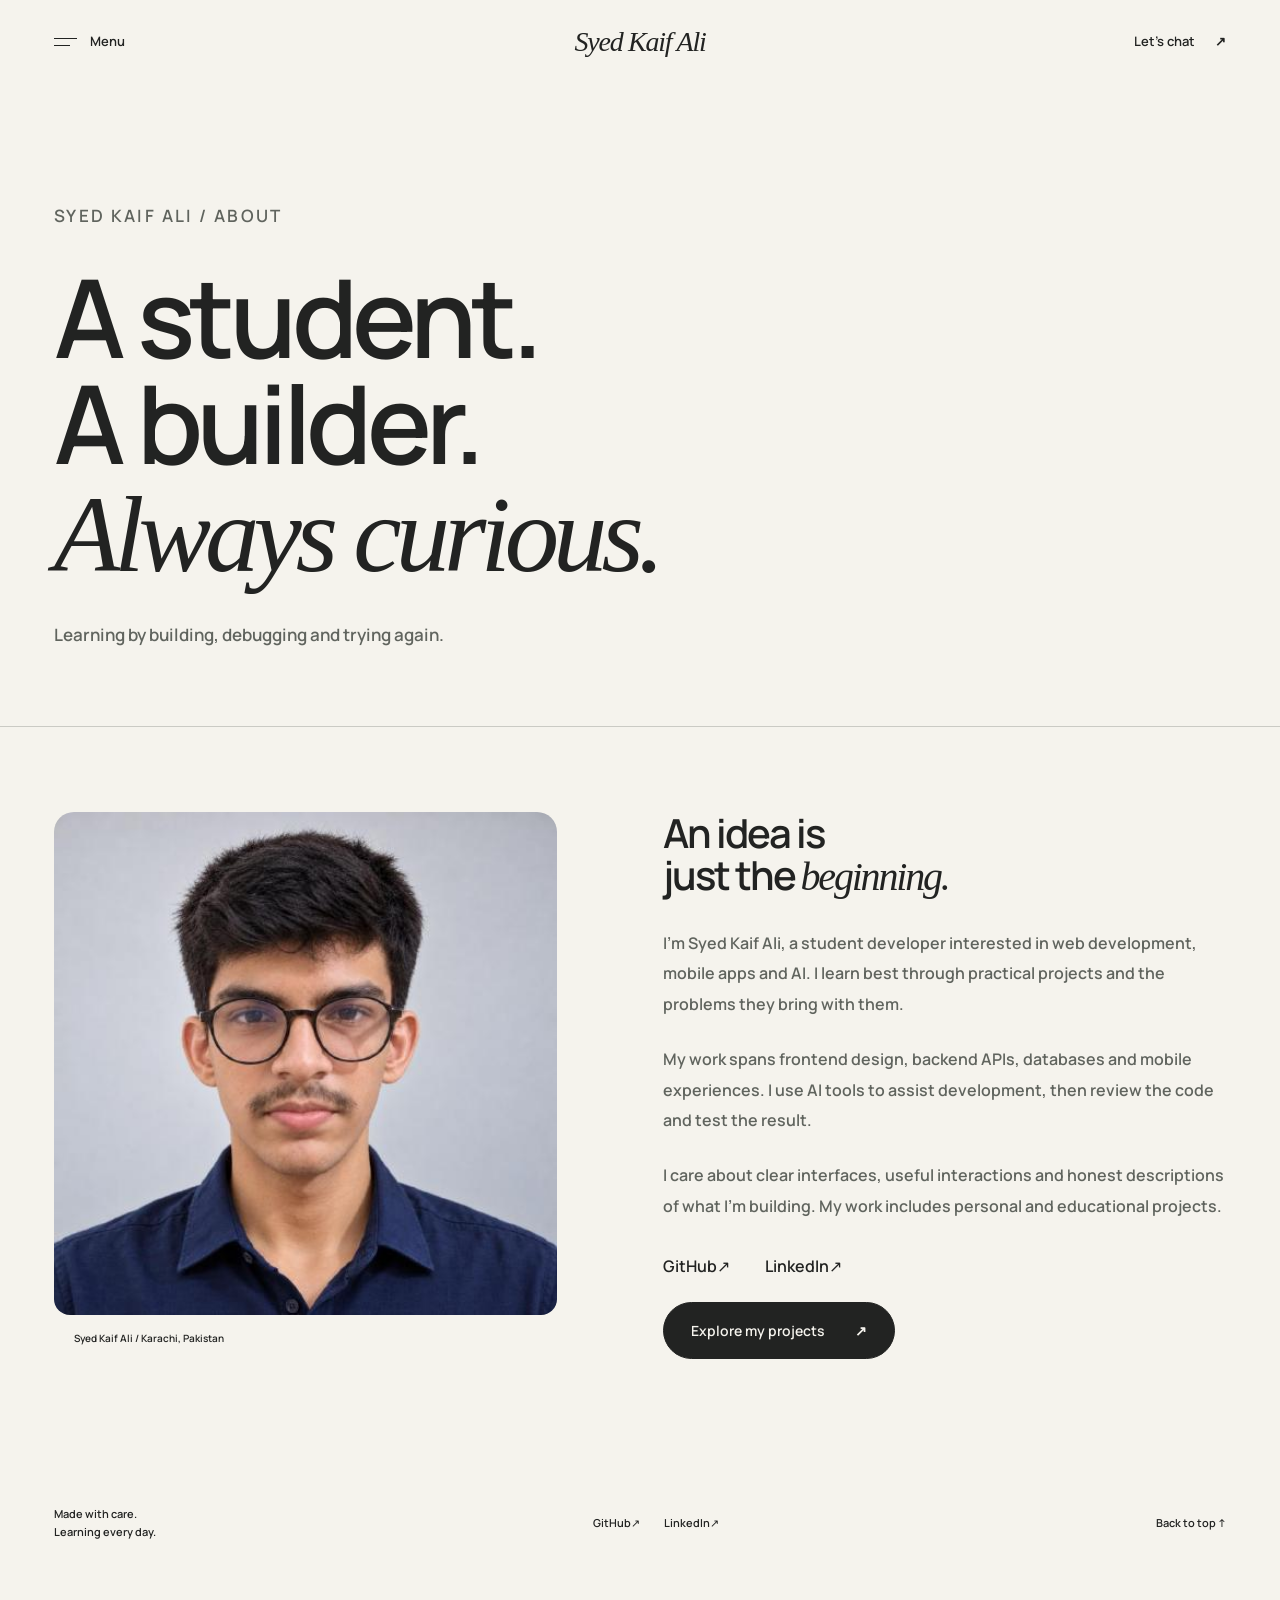
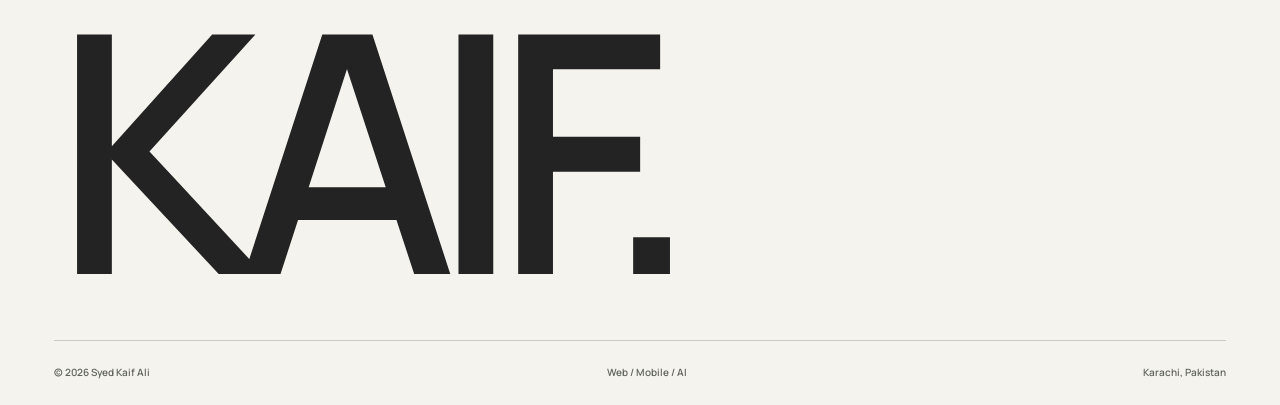
==== about.html @ d88ecb2f "Replace opening hero and fix project cover cropping and card overflow" ====
<!doctype html><html lang="en"><head><meta charset="utf-8"><meta name="viewport" content="width=device-width,initial-scale=1"><meta name="theme-color" content="#f5f3ed"><meta name="description" content="Meet Syed Kaif Ali, a student developer in Karachi exploring web, mobile and AI."><meta property="og:title" content="About — Syed Kaif Ali"><meta property="og:description" content="Meet Syed Kaif Ali, a student developer in Karachi exploring web, mobile and AI."><meta property="og:type" content="website"><meta property="og:image" content="https://syedkaifali96.github.io/kaif-web-demo/assets/kaif-photo.png"><title>About — Syed Kaif Ali</title><link rel="icon" type="image/svg+xml" href="assets/favicon.svg"><link rel="preload" href="assets/manrope.woff2" as="font" type="font/woff2" crossorigin><link rel="stylesheet" href="portfolio-v2.css?v=20261015-2"><script defer src="portfolio-v2.js"></script></head><body class="page-secondary"><a class="skip-link" href="#main">Skip to content</a><header class="site-nav" id="site-nav"><div class="nav-inner"><button class="nav-menu" id="menu-toggle" type="button" aria-controls="menu-panel" aria-expanded="false"><span class="menu-icon" aria-hidden="true"><span></span><span></span></span><span class="menu-label">Menu</span></button><a class="nav-brand" href="index.html#top" aria-label="Syed Kaif Ali home">Syed Kaif Ali</a><a class="nav-contact" href="index.html#Contact">Let’s chat <span aria-hidden="true">↗</span></a></div></header><dialog class="menu-panel" id="menu-panel" aria-labelledby="menu-title"><div class="menu-head"><p class="menu-title" id="menu-title">Explore / Kaif</p><button class="menu-close" type="button" aria-label="Close navigation">Close <span aria-hidden="true">×</span></button></div><nav class="menu-links" aria-label="Main navigation"><a href="index.html#top"><span class="menu-link-number">01</span><span class="menu-link-name">Home</span><span aria-hidden="true">↗</span></a><a href="index.html#about"><span class="menu-link-number">02</span><span class="menu-link-name">About</span><span aria-hidden="true">↗</span></a><a href="index.html#skills"><span class="menu-link-number">03</span><span class="menu-link-name">Skills</span><span aria-hidden="true">↗</span></a><a href="index.html#selected-work"><span class="menu-link-number">04</span><span class="menu-link-name">Selected work</span><span aria-hidden="true">↗</span></a><a href="index.html#Contact"><span class="menu-link-number">05</span><span class="menu-link-name">Contact</span><span aria-hidden="true">↗</span></a></nav><div class="menu-bottom"><a href="mailto:syedkaifali96@gmail.com">syedkaifali96@gmail.com</a><div><a href="https://github.com/syedkaifali96" target="_blank" rel="noopener noreferrer">GitHub<span aria-hidden="true">↗</span></a><a href="https://www.linkedin.com/in/syed-kaif-ali-10b667430/" target="_blank" rel="noopener noreferrer">LinkedIn<span aria-hidden="true">↗</span></a></div><p>Karachi, Pakistan / English &amp; Urdu</p></div></dialog><main id="main" class="page-main"><section class="page-hero"><p class="eyebrow">SYED KAIF ALI / ABOUT</p><h1>A student.<br>A builder.<br><em>Always curious.</em></h1><p>Learning by building, debugging and trying again.</p></section><section class="content-section"><div class="page-grid"><figure class="portrait-inline"><img src="assets/kaif-photo.png" width="460" height="460" alt="Portrait of Syed Kaif Ali"><figcaption>Syed Kaif Ali / Karachi, Pakistan</figcaption></figure><div class="prose"><h2>An idea is<br>just the <em>beginning.</em></h2><p>I’m Syed Kaif Ali, a student developer interested in web development, mobile apps and AI. I learn best through practical projects and the problems they bring with them.</p><p>My work spans frontend design, backend APIs, databases and mobile experiences. I use AI tools to assist development, then review the code and test the result.</p><p>I care about clear interfaces, useful interactions and honest descriptions of what I’m building. My work includes personal and educational projects.</p><div class="about-links"><a href="https://github.com/syedkaifali96" target="_blank" rel="noopener noreferrer">GitHub<span aria-hidden="true">↗</span></a><a href="https://www.linkedin.com/in/syed-kaif-ali-10b667430/" target="_blank" rel="noopener noreferrer">LinkedIn<span aria-hidden="true">↗</span></a></div><a class="pill-button" href="index.html#selected-work">Explore my projects <span aria-hidden="true">↗</span></a></div></div></section></main><footer class="site-footer"><div class="footer-top"><p>Made with care.<br>Learning every day.</p><div><a href="https://github.com/syedkaifali96" target="_blank" rel="noopener noreferrer">GitHub<span aria-hidden="true">↗</span></a><a href="https://www.linkedin.com/in/syed-kaif-ali-10b667430/" target="_blank" rel="noopener noreferrer">LinkedIn<span aria-hidden="true">↗</span></a></div><a class="back-top" href="index.html#top">Back to top <span aria-hidden="true">↑</span></a></div><div class="footer-word" aria-hidden="true">KAIF.</div><div class="footer-bottom"><p>© 2026 Syed Kaif Ali</p><p>Web / Mobile / AI</p><p>Karachi, Pakistan</p></div></footer><noscript><p class="noscript-note">All project information is available below. Enable JavaScript for the menu, search and project notes.</p><style>.nav-menu{display:none}.project-open{cursor:default}</style></noscript></body></html>
---- portfolio-v2.css ----
@font-face{font-family:Manrope;src:url('assets/manrope.woff2') format('woff2');font-weight:200 800;font-display:swap}
:root{--cream:#f5f3ed;--ink:#222322;--lime:#d8e94e;--lilac:#c9b9e5;--muted:#60645e;--line:rgba(34,35,34,.2);--gutter:clamp(22px,4.2vw,72px);--serif:Georgia,'Times New Roman',serif;--sans:Manrope,Arial,sans-serif}
*,*::before,*::after{box-sizing:border-box}
html{scroll-behavior:smooth;scroll-padding-top:105px}
body{margin:0;background:var(--cream);color:var(--ink);font-family:var(--sans);font-size:16px;line-height:1.65;-webkit-font-smoothing:antialiased}
body.menu-open,body.dialog-open{overflow:hidden}
button,input,select,textarea{font:inherit}
button,a{-webkit-tap-highlight-color:transparent}
button{cursor:pointer}
a{color:inherit;text-decoration:none}
button{color:inherit}
img{max-width:100%;display:block}
button:focus-visible,a:focus-visible,input:focus-visible,select:focus-visible,textarea:focus-visible{outline:3px solid var(--lilac);outline-offset:6px}
::selection{background:var(--lilac);color:var(--ink)}
[hidden]{display:none!important}
h1,h2,h3,p{margin:0}
h1,h2,h3{font-weight:500;line-height:1.05;letter-spacing:-.05em}
em{font-family:var(--serif);font-weight:400;letter-spacing:-.055em}
ul{list-style:none;padding:0;margin:0}
.skip-link{position:fixed;top:12px;left:12px;transform:translateY(-150%);z-index:120;padding:10px 20px;background:var(--lime);border-radius:8px}
.skip-link:focus{transform:none}
.section-pad{padding:112px var(--gutter)}
.eyebrow{text-transform:uppercase;letter-spacing:.14em;font-size:11px;font-weight:650;line-height:1.5}
.section-top{display:flex;justify-content:space-between;align-items:center;padding-bottom:28px;border-top:1px solid var(--line);padding-top:20px}
.text-link{display:inline-flex;align-items:center;gap:24px;width:fit-content;font-size:14px;border-bottom:1px solid currentColor;padding-bottom:7px}
.text-link:hover{gap:34px}
.pill-button{display:inline-flex;justify-content:center;align-items:center;gap:30px;border:1px solid var(--ink);background:var(--ink);color:var(--cream);border-radius:100px;padding:16px 27px;font-size:14px;font-weight:600;min-height:54px;transition:background .2s,color .2s,transform .2s}
.pill-button:hover{background:var(--lime);color:var(--ink);transform:translateY(-2px)}
.site-nav{position:fixed;top:0;inset-inline:0;z-index:50;height:84px;transition:background .3s,box-shadow .3s;color:var(--ink)}
.site-nav.scrolled,.site-nav.is-scrolled{background:rgba(245,243,237,.93);backdrop-filter:blur(14px);box-shadow:0 1px 0 var(--line)}
.nav-inner{height:100%;padding:0 var(--gutter);display:grid;grid-template-columns:1fr auto 1fr;align-items:center}
.nav-menu{display:inline-flex;align-items:center;justify-self:start;gap:13px;padding:12px 0;background:none;border:0;font-size:13px;font-weight:600}
.menu-icon{width:23px;display:grid;gap:6px}
.menu-icon span{height:1px;width:23px;background:currentColor;display:block}
.menu-icon span:last-child{width:16px;transition:width .2s}
.nav-menu:hover .menu-icon span:last-child{width:23px}
.nav-brand{font-family:var(--serif);font-style:italic;font-size:28px;letter-spacing:-.045em;line-height:1;padding:10px}
.nav-contact{justify-self:end;display:flex;gap:20px;align-items:center;font-size:13px;font-weight:600;padding-block:12px}
.nav-contact:hover{border-bottom:1px solid currentColor}
dialog{color:var(--ink);border:0;padding:0;background:var(--cream)}
dialog::backdrop{background:rgba(34,35,34,.55);backdrop-filter:blur(5px)}
.menu-panel{width:100%;height:100svh;max-width:none;max-height:none;margin:0;border-radius:0;padding:32px var(--gutter);overflow:auto;background:var(--lilac)}
.menu-head{display:flex;align-items:center;justify-content:space-between;border-bottom:1px solid var(--line);padding-bottom:24px}
.menu-title{font-size:11px;text-transform:uppercase;letter-spacing:.17em}
.menu-close,.dialog-close{border:1px solid var(--line);background:none;border-radius:50%;width:45px;height:45px;display:grid;place-items:center;font-size:23px;line-height:1}
.menu-close{width:auto;border:0;border-radius:0;display:flex;gap:16px;font-size:13px;padding:8px 12px}
.menu-close span{font-size:29px}
.menu-close:hover,.dialog-close:hover{background:var(--lime)}
.menu-links{padding-block:17px}
.menu-links a{display:flex;gap:22px;align-items:baseline;padding:12px 0}
.menu-link-number{font-size:11px;letter-spacing:.05em;width:20px;color:var(--muted)}
.menu-link-name{font-size:clamp(32px,5.8vw,68px);letter-spacing:-.055em;line-height:1.05;transition:padding-left .2s}
.menu-links a:hover .menu-link-name{padding-left:14px;font-family:var(--serif);font-style:italic}
.menu-bottom{border-top:1px solid var(--line);padding-top:25px;display:flex;gap:25px;flex-wrap:wrap;font-size:12px}
.menu-bottom a:hover{text-decoration:underline;text-underline-offset:5px}
.portrait-stage{height:100svh;min-height:660px;max-height:1300px;position:relative;isolation:isolate;overflow:hidden;background:var(--lilac)}
.hero-wash{position:absolute;inset:0;z-index:-2;background:radial-gradient(ellipse at 49% 42%,rgba(245,243,237,.66),transparent 60%),linear-gradient(135deg,rgba(245,243,237,.65),transparent 65%)}
.portrait-stage::after{content:'';position:absolute;inset:55% 0 0;background:linear-gradient(transparent,rgba(34,35,34,.2));pointer-events:none;z-index:-1}
.hero-portrait{position:absolute;left:50%;bottom:-5%;transform:translateX(-50%);height:108%;width:75%;object-fit:contain;object-position:center bottom;z-index:-1;filter:drop-shadow(0 8px 28px rgba(34,35,34,.08))}
.hero-bottom{position:absolute;bottom:70px;left:var(--gutter);right:var(--gutter);display:flex;justify-content:space-between;align-items:flex-end;gap:30px}
.hero-intro .eyebrow{margin-bottom:16px}
.hero-intro h1{font-family:var(--serif);font-weight:400;font-size:clamp(60px,5.4vw,82px);letter-spacing:-.065em;line-height:.94;max-width:340px}
.hero-disciplines{font-size:12px;line-height:1.9;text-transform:uppercase;letter-spacing:.16em;text-align:right;font-weight:600;padding-bottom:6px;max-width:140px}
.hero-disciplines span{display:block}
.hero-intro>p:not(.eyebrow){font-size:13px;margin-top:18px}
.section-top>span{font-size:10px;letter-spacing:.08em}
.hero-scroll{position:absolute;bottom:30px;left:50%;transform:translateX(-50%);border:1px solid rgba(34,35,34,.45);border-radius:50%;width:44px;height:44px;display:grid;place-items:center;font-size:21px;transition:background .2s}
.hero-scroll:hover{background:var(--lime)}
.portrait-credit{position:absolute;bottom:18px;left:var(--gutter);font-size:9px;letter-spacing:.04em;color:rgba(34,35,34,.75)}
.statement-section{background:var(--ink);color:var(--cream);padding:65px var(--gutter) 88px}
.statement-section .section-top{border-color:rgba(245,243,237,.25)}
.statement-title{font-size:clamp(62px,9.4vw,154px);line-height:.98;letter-spacing:-.07em;font-weight:800;margin:38px 0 62px}
.statement-title>span{display:block}
.statement-title em{color:var(--lilac)}
.statement-bottom{display:flex;justify-content:flex-end;align-items:flex-end;gap:80px}
.statement-copy{max-width:445px;font-size:16px;color:rgba(245,243,237,.72);line-height:1.8}
.statement-bottom .text-link{flex-shrink:0;font-size:12px;white-space:nowrap}
.about-section{padding-bottom:96px}
.about-grid{display:grid;grid-template-columns:1.05fr 1fr;gap:10%;margin-top:40px;margin-bottom:90px}
.about-head h2{font-size:clamp(44px,5.6vw,83px);max-width:650px;line-height:1.02}
.about-copy{padding-top:8px;max-width:560px}
.about-copy p{color:var(--muted);margin-bottom:22px;font-size:17px;line-height:1.85}
.about-links{display:flex;gap:35px;flex-wrap:wrap;margin-top:32px}
.focus-list{border-top:1px solid var(--line)}
.focus-row{display:grid;grid-template-columns:55px 1fr 1.05fr 40px;gap:28px;align-items:center;border-bottom:1px solid var(--line);padding:29px 0}
.focus-index{font-size:11px;color:var(--muted)}
.focus-row h3{font-size:30px;letter-spacing:-.04em}
.focus-row p{font-size:13px;color:var(--muted);max-width:430px;line-height:1.8}
.focus-mark{justify-self:end;width:34px;height:34px;display:grid;place-items:center;border-radius:50%;background:var(--lilac);font-size:21px}
.skills-section{background:var(--lilac)}
.section-heading{display:flex;justify-content:space-between;align-items:flex-start;gap:35px;margin-bottom:65px}
.section-heading .eyebrow{padding-top:12px;min-width:150px}
.section-heading h2{font-size:clamp(50px,6.8vw,104px);max-width:850px;line-height:.99}
.skills-grid{display:grid;grid-template-columns:repeat(3,minmax(0,1fr));column-gap:45px;row-gap:46px}
.skill-group{border-top:1px solid rgba(34,35,34,.35);padding-top:18px}
.skill-head{display:flex;gap:15px;align-items:baseline;margin-bottom:20px}
.skill-head>span{font-size:10px;color:var(--muted)}
.skill-head h3{font-size:21px;letter-spacing:-.035em;line-height:1.25}
.skill-tags{display:flex;flex-wrap:wrap;gap:8px 16px}
.skill-tags li{font-size:12px;line-height:1.6;position:relative}
.skill-tags li:not(:last-child)::after{content:'·';position:absolute;right:-10px;opacity:.6}
.work-section{padding-bottom:100px}
.project-toolbar{display:flex;justify-content:space-between;align-items:center;gap:20px;border-bottom:1px solid var(--line);padding-bottom:24px}
.project-filters{display:flex;gap:8px;flex-wrap:wrap}
.filter{border:1px solid var(--line);border-radius:100px;background:transparent;padding:10px 20px;font-size:12px;line-height:1.4;min-height:39px;transition:background .2s,border-color .2s}
.filter[aria-pressed=true],.filter.active{background:var(--ink);color:var(--cream);border-color:var(--ink)}
.filter:hover{border-color:var(--ink)}
.project-toolbar label{display:flex;gap:10px;align-items:center;font-size:11px;text-transform:uppercase;letter-spacing:.05em}
#repository-search{background:transparent;border:0;border-bottom:1px solid var(--line);border-radius:0;padding:10px 0;width:220px;font-size:12px;color:var(--ink);outline-offset:3px}
#repository-search::placeholder{color:var(--muted)}
.repository-count{font-size:11px;color:var(--muted);padding:17px 0 32px}
.project-grid{display:grid;grid-template-columns:repeat(2,minmax(0,1fr));column-gap:30px;row-gap:65px}
.project-card{min-width:0}
.project-featured{grid-column:1/-1}
.project-visual{position:relative;overflow:hidden;border-radius:18px;background:var(--lilac);aspect-ratio:1.8}
.project-featured .project-visual{aspect-ratio:2.15}
.project-open{border:0;background:none;display:block;padding:0;width:100%;height:100%;color:var(--ink)}
.project-visual img{width:100%;height:100%;object-fit:cover;transition:transform .65s cubic-bezier(.2,.65,.2,1)}
.project-open:hover img{transform:scale(1.035)}
.visual-arrow{position:absolute;right:20px;bottom:20px;width:48px;height:48px;border-radius:50%;display:grid;place-items:center;background:var(--cream);font-size:22px;transition:transform .2s,background .2s}
.project-open:hover .visual-arrow{transform:rotate(45deg);background:var(--lime)}
.project-meta{display:flex;justify-content:space-between;gap:20px;margin-top:21px;align-items:center;font-size:10px;text-transform:uppercase;letter-spacing:.09em;color:var(--muted)}
.visibility-pill{border:1px solid var(--line);border-radius:20px;padding:4px 9px;font-size:9px;white-space:nowrap}
.project-info{margin-top:13px}
.project-info h3{font-size:clamp(30px,3.4vw,52px);letter-spacing:-.06em;line-height:1.08;overflow-wrap:anywhere}
.project-description{font-size:13px;color:var(--muted);line-height:1.8;margin-top:14px;max-width:590px}
.project-featured .project-info{display:grid;grid-template-columns:1fr 1fr;gap:30px}
.project-featured .project-description{margin-top:0}
.project-tech{display:flex;gap:6px 14px;flex-wrap:wrap;margin-top:20px;font-size:10px;color:var(--muted)}
.project-tech li{line-height:1.6}
.project-actions{display:flex;align-items:center;gap:22px;margin-top:18px;flex-wrap:wrap;font-size:11px}
.project-actions a,.project-notes{background:none;border:0;border-bottom:1px solid var(--line);border-radius:0;padding:0 0 4px;font-size:11px}
.project-actions a:hover,.project-notes:hover{border-color:var(--ink)}
.project-footnote{margin-top:70px;border-top:1px solid var(--line);padding-top:20px;font-size:11px;color:var(--muted);max-width:100%;line-height:1.8}
#repository-empty{padding:65px 0;font-size:18px;color:var(--muted)}
.project-dialog{width:min(660px,calc(100% - 32px));max-height:calc(100svh - 32px);border-radius:20px;padding:55px;overflow:auto}
.project-dialog .dialog-close{position:absolute;right:20px;top:20px}
.project-dialog .eyebrow{margin-bottom:24px}
#project-title{font-size:clamp(32px,4vw,56px);margin-bottom:25px;overflow-wrap:anywhere}
#project-description{color:var(--muted);font-size:15px;line-height:1.85}
#project-scope{margin:28px 0 35px;padding-left:18px;list-style:disc;font-size:14px;color:var(--muted)}
#project-scope li{margin-bottom:10px;padding-left:5px}
.contact-section{background:var(--ink);color:var(--cream);position:relative;overflow:hidden;padding-top:110px;padding-bottom:110px}
.contact-grid{display:grid;grid-template-columns:1.25fr 1fr;gap:10%;align-items:end;position:relative;z-index:1}
.contact-head .eyebrow{color:var(--lilac);margin-bottom:33px}
.contact-title{font-size:clamp(64px,8.5vw,130px);line-height:.95;letter-spacing:-.065em;max-width:730px}
.contact-title em{color:var(--lilac)}
.contact-details{padding-bottom:7px;max-width:520px}
.contact-details p{font-size:15px;color:rgba(245,243,237,.65);line-height:1.8;max-width:360px;margin-bottom:25px}
.contact-email{font-size:clamp(17px,2.1vw,30px);letter-spacing:-.035em;border-bottom:1px solid rgba(245,243,237,.35);padding-bottom:7px;display:inline-block;overflow-wrap:anywhere;line-height:1.4}
.contact-socials{display:flex;gap:26px;margin:22px 0 34px;font-size:12px}
.contact-socials a:hover{text-decoration:underline;text-underline-offset:5px}
.contact-section .pill-button{background:var(--lime);border-color:var(--lime);color:var(--ink)}
.contact-section .pill-button:hover{background:var(--lilac);border-color:var(--lilac)}
.contact-arrow{display:block;color:var(--lime);font-size:clamp(70px,11vw,170px);line-height:1;margin-top:28px}
.site-footer{padding:38px var(--gutter) 25px;background:var(--cream);overflow:hidden}
.footer-top{display:flex;justify-content:space-between;align-items:center;gap:25px;font-size:11px}
.footer-top a:hover{text-decoration:underline;text-underline-offset:4px}
.footer-top>div,.footer-top nav{display:flex;gap:24px}
.footer-word{font-size:clamp(120px,26vw,420px);font-weight:600;line-height:1;letter-spacing:-.075em;margin:40px 0 26px;user-select:none}
.footer-bottom{border-top:1px solid var(--line);padding-top:23px;display:flex;justify-content:space-between;gap:25px;font-size:10px;color:var(--muted)}
.back-top{color:var(--ink)}
.page-main{padding-top:84px;min-height:70vh}
.page-hero{padding:85px var(--gutter) 75px;border-bottom:1px solid var(--line)}
.page-hero .eyebrow{margin-bottom:32px}
.page-hero h1{font-size:clamp(64px,8.5vw,130px);line-height:.98;max-width:1050px}
.page-hero>p{font-size:17px;color:var(--muted);line-height:1.8;max-width:600px;margin-top:32px}
.content-section{padding:85px var(--gutter) 105px}
.page-grid{display:grid;grid-template-columns:1fr 1.12fr;gap:9%;align-items:start}
.portrait-inline{width:100%;height:auto;border-radius:20px;background:var(--lilac);max-height:800px;object-fit:contain;object-position:center bottom}
.prose p{font-size:16px;color:var(--muted);line-height:1.9;margin-bottom:25px}
.prose h2{font-size:40px;margin-bottom:30px}
.prose h3{font-size:26px;margin:38px 0 20px}
.prose ul{list-style:disc;padding-left:20px;color:var(--muted);font-size:14px;line-height:1.9}
.prose .pill-button{margin-top:22px}
.service-list{border-top:1px solid var(--line)}
.service-item{display:grid;grid-template-columns:50px 1fr 1.05fr;gap:30px;padding:40px 0;border-bottom:1px solid var(--line)}
.service-item>span{font-size:11px;color:var(--muted);padding-top:7px}
.service-item h2{font-size:clamp(32px,4vw,60px)}
.service-item p{font-size:15px;color:var(--muted);line-height:1.85;margin-bottom:20px}
.service-item ul{font-size:12px;display:flex;gap:8px 16px;flex-wrap:wrap;color:var(--muted)}
.service-item a{margin-top:25px}
.contact-section-form{padding:75px var(--gutter) 100px}
.contact-form-panel{max-width:900px;margin:0 auto}
.contact-form-panel h2{font-size:40px;margin-bottom:30px}
.contact-form-panel>p{color:var(--muted);margin-bottom:30px;font-size:14px}
.form-row{display:grid;grid-template-columns:1fr 1fr;gap:28px}
.field{margin-bottom:28px;min-width:0}
.field label{display:block;font-size:12px;font-weight:600;margin-bottom:10px}
.field input,.field select,.field textarea{display:block;width:100%;padding:15px 16px;border:1px solid rgba(34,35,34,.27);border-radius:8px;color:var(--ink);background:var(--cream);font-size:14px;line-height:1.5;min-height:53px}
.field input:hover,.field select:hover,.field textarea:hover{border-color:var(--ink)}
.field input:focus,.field select:focus,.field textarea:focus{border-color:var(--ink)}
.field textarea{min-height:185px;resize:vertical}
.field input::placeholder,.field textarea::placeholder{color:var(--muted);opacity:.75}
.field small,.field .field-hint,#message-count{font-size:10px;color:var(--muted);margin-top:7px;display:block}
.field .field-error{color:var(--ink);font-weight:650}
.field [aria-invalid=true]{border-width:2px}
.form-bottom{display:flex;justify-content:space-between;gap:25px;align-items:center;border-top:1px solid var(--line);padding-top:28px}
.form-bottom p,.form-bottom small{font-size:11px;color:var(--muted);max-width:420px}
.form-bottom button,#inquiry-form button[type=submit]{border:1px solid var(--ink);border-radius:100px;background:var(--ink);color:var(--cream);padding:15px 25px;font-size:13px;min-height:52px}
.form-bottom button:hover,#inquiry-form button[type=submit]:hover{background:var(--lime);color:var(--ink)}
#inquiry-result{margin-top:45px;padding:35px;border:1px solid var(--line);border-radius:14px;background:rgba(201,185,229,.18)}
#inquiry-result h2,#inquiry-result h3{font-size:28px;margin-bottom:18px}
#inquiry-result p{font-size:13px;color:var(--muted);margin-bottom:18px;line-height:1.8}
#inquiry-summary dl{margin:25px 0;display:grid;grid-template-columns:130px 1fr;gap:12px;font-size:13px}
#inquiry-summary dt{font-weight:650}
#inquiry-summary dd{margin:0;color:var(--muted);overflow-wrap:anywhere;white-space:pre-wrap}
#inquiry-summary p{white-space:pre-wrap;overflow-wrap:anywhere}
#edit-inquiry,#download-inquiry{background:none;border:1px solid var(--ink);border-radius:100px;padding:12px 19px;font-size:12px;margin:5px 8px 5px 0;display:inline-flex}
#send-inquiry{background:var(--ink);border:1px solid var(--ink);color:var(--cream);border-radius:100px;padding:12px 19px;font-size:12px;margin:5px 8px 5px 0;display:inline-flex}
#edit-inquiry:hover,#download-inquiry:hover,#send-inquiry:hover{background:var(--lime);color:var(--ink)}
.direct-contact{margin-top:60px;padding-top:28px;border-top:1px solid var(--line);font-size:13px;display:flex;gap:22px;flex-wrap:wrap;align-items:center}
.direct-contact a{border-bottom:1px solid var(--line);padding-bottom:3px;overflow-wrap:anywhere}
.reveal{opacity:1;transform:none}
.js-reveal .reveal:not(.is-visible){opacity:0;transform:translateY(24px)}
.js-reveal .reveal{transition:opacity .65s,transform .65s}
@media(min-width:1800px){.section-pad,.statement-section,.content-section,.page-hero,.contact-section-form{padding-inline:max(var(--gutter),calc((100vw - 1700px)/2))}}
@media(max-width:1100px){.section-pad{padding-block:85px}.hero-portrait{width:90%;height:105%}.hero-bottom{bottom:75px}.hero-intro h1{font-size:80px;max-width:420px}.statement-bottom{gap:45px}.about-grid{gap:6%}.about-head h2{font-size:60px}.focus-row{grid-template-columns:35px 1fr 1fr 30px;gap:20px}.focus-row h3{font-size:25px}.skills-grid{column-gap:30px}.contact-grid{gap:6%;grid-template-columns:1.2fr 1fr}.contact-title{font-size:88px}.contact-email{font-size:22px}.project-info h3{font-size:38px}.page-grid{gap:6%}}
@media(max-width:760px){html{scroll-padding-top:84px}.site-nav{height:72px}.nav-brand{font-size:24px}.nav-contact{font-size:11px;gap:10px}.nav-menu{font-size:11px;gap:9px}.menu-icon{width:19px}.menu-icon span{width:19px}.menu-icon span:last-child{width:13px}.section-pad{padding-block:70px}.portrait-stage{min-height:650px;max-height:1100px}.hero-portrait{width:130%;height:102%;bottom:-4%}.hero-bottom{bottom:80px;gap:15px}.hero-intro h1{font-size:64px;max-width:315px}.hero-intro .eyebrow{font-size:9px;letter-spacing:.1em;max-width:200px}.hero-disciplines{font-size:10px;letter-spacing:.08em;max-width:85px}.statement-section{padding-block:45px 65px}.statement-title{font-size:clamp(53px,11.5vw,86px);margin-block:32px 40px}.statement-bottom{display:block}.statement-copy{max-width:490px;font-size:14px}.statement-bottom .text-link{margin-top:28px}.about-grid{grid-template-columns:1fr;gap:30px;margin-block:25px 55px}.about-head h2{font-size:54px;max-width:570px}.about-copy p{font-size:15px;margin-bottom:18px}.about-links{gap:25px;margin-top:25px}.focus-row{grid-template-columns:30px 1fr 30px;gap:13px;padding:25px 0}.focus-row h3{font-size:25px}.focus-row p{grid-column:2;grid-row:2;max-width:90%;font-size:12px}.focus-mark{grid-column:3;grid-row:1/3}.section-heading{display:block;margin-bottom:38px}.section-heading .eyebrow{padding:0;margin-bottom:22px}.section-heading h2{font-size:clamp(49px,9vw,68px)}.skills-grid{grid-template-columns:1fr 1fr;gap:35px 27px}.skill-head{gap:11px}.skill-head h3{font-size:19px}.skill-tags li{font-size:11px}.project-toolbar{align-items:flex-start;gap:25px;flex-wrap:wrap}.project-toolbar label{width:100%}.project-toolbar input{flex:1}#repository-search{width:100%}.repository-count{padding-bottom:25px}.project-grid{grid-template-columns:1fr;row-gap:45px}.project-featured{grid-column:auto}.project-visual,.project-featured .project-visual{aspect-ratio:1.55}.project-featured .project-info{display:block}.project-featured .project-description{margin-top:14px}.project-info h3{font-size:38px}.project-meta{margin-top:17px}.project-tech{margin-top:16px}.project-actions{margin-top:15px}.project-footnote{margin-top:45px}.contact-grid{grid-template-columns:1fr;gap:40px}.contact-title{font-size:clamp(70px,13vw,98px);max-width:600px}.contact-head .eyebrow{margin-bottom:25px}.contact-details{max-width:100%}.contact-details p{max-width:410px;font-size:14px}.contact-email{font-size:27px}.contact-arrow{font-size:100px;margin-top:20px}.footer-top{align-items:flex-start;gap:20px}.footer-top>div,.footer-top nav{gap:15px;flex-wrap:wrap}.footer-word{margin:35px 0 25px;font-size:28vw}.footer-bottom{font-size:9px;gap:15px}.menu-panel{padding:25px}.menu-link-name{font-size:48px}.menu-bottom{gap:18px}.project-dialog{padding:55px 28px 32px}.page-main{padding-top:72px}.page-hero{padding-block:65px 50px}.page-hero h1{font-size:clamp(55px,11vw,85px)}.page-hero>p{font-size:15px;margin-top:26px}.content-section{padding-block:55px 75px}.page-grid{grid-template-columns:1fr;gap:40px}.portrait-inline{max-height:650px;max-width:550px}.prose p{font-size:15px}.service-item{grid-template-columns:28px 1fr;gap:16px;padding-block:32px}.service-item>div:last-child{grid-column:2}.service-item h2{font-size:40px}.service-item p{font-size:14px}.contact-section-form{padding-block:50px 75px}.form-row{gap:20px}.field{margin-bottom:24px}.form-bottom{align-items:flex-start;flex-direction:column}.direct-contact{margin-top:45px}}
@media(max-width:480px){:root{--gutter:22px}.nav-brand{font-size:21px;padding:10px 2px}.nav-contact{font-size:10px;gap:7px}.nav-menu{gap:7px}.menu-label{font-size:10px}.portrait-stage{min-height:620px;height:100svh}.hero-portrait{width:155%;height:99%;bottom:0;object-fit:contain}.hero-bottom{bottom:82px}.hero-intro h1{font-size:58px;max-width:230px}.hero-intro .eyebrow{font-size:8px;margin-bottom:12px}.hero-disciplines{font-size:9px;max-width:66px;line-height:2}.hero-scroll{width:39px;height:39px;bottom:28px}.portrait-credit{font-size:8px;bottom:15px}.statement-title{font-size:clamp(48px,12.2vw,63px);letter-spacing:-.065em}.statement-copy{font-size:13px}.section-top{padding-top:16px;padding-bottom:18px}.eyebrow{font-size:9px}.about-head h2{font-size:45px}.focus-row h3{font-size:22px}.focus-row p{max-width:100%}.focus-mark{width:29px;height:29px;font-size:18px}.section-heading h2{font-size:49px}.skills-grid{grid-template-columns:1fr;gap:30px}.skill-head h3{font-size:23px}.skill-tags li{font-size:12px}.filter{padding:9px 16px;font-size:11px}.project-visual,.project-featured .project-visual{aspect-ratio:1.45;border-radius:12px}.visual-arrow{right:13px;bottom:13px;width:39px;height:39px;font-size:19px}.project-info h3{font-size:33px}.project-description{font-size:12px}.project-meta{font-size:9px;gap:10px}.project-tech{font-size:9px}.project-actions{gap:19px;font-size:10px}.project-actions a,.project-notes{font-size:10px}.contact-title{font-size:72px}.contact-email{font-size:23px}.contact-socials{gap:24px}.contact-grid{gap:30px}.footer-top{display:block;font-size:10px}.footer-top>div,.footer-top nav{margin-top:18px}.footer-word{font-size:29vw;margin-top:30px}.footer-bottom{gap:12px;align-items:flex-start}.footer-bottom p{max-width:200px}.back-top{white-space:nowrap}.menu-link-name{font-size:40px}.menu-bottom{font-size:10px;gap:16px}.menu-bottom>a:first-child{flex-basis:100%}.page-hero h1{font-size:58px}.page-hero>p{font-size:14px}.prose h2{font-size:34px}.service-item h2{font-size:34px}.form-row{grid-template-columns:1fr;gap:0}.field input,.field select,.field textarea{font-size:16px}.contact-form-panel h2{font-size:32px}#inquiry-result{padding:25px 20px}#inquiry-summary dl{grid-template-columns:1fr;gap:6px}#inquiry-summary dd{margin-bottom:12px}.direct-contact{font-size:12px;gap:17px}.project-dialog{padding-inline:23px}.pill-button{font-size:12px;padding:14px 24px;min-height:50px}}
@media(prefers-reduced-motion:reduce){html{scroll-behavior:auto}*,*::before,*::after{animation:none!important;transition:none!important}.js-reveal .reveal:not(.is-visible){opacity:1;transform:none}.project-open:hover img{transform:none}}
.sr-only{position:absolute!important;width:1px!important;height:1px!important;padding:0;margin:-1px;overflow:hidden;clip:rect(0,0,0,0);white-space:nowrap;border:0}
.page-home .site-nav:not(.is-scrolled) .nav-brand{color:var(--cream);text-shadow:0 1px 8px rgba(34,35,34,.25)}
.page-home .hero-portrait{left:55%}
.contact-section-form{display:grid;grid-template-columns:.75fr 1.25fr;gap:70px;align-items:start}
.contact-aside h2{font-size:clamp(36px,4vw,58px);line-height:1.08;margin:18px 0 22px}
.contact-aside>p{font-size:14px;line-height:1.8;color:var(--muted)}
.contact-symbol{font-size:65px;line-height:1;color:var(--ink)}
.contact-aside .direct-contact{margin:26px 0 0;display:flex;flex-direction:column;align-items:flex-start;gap:12px;padding-top:22px}
.contact-footnote{margin-top:32px;font-size:12px;line-height:1.8;color:var(--muted)}
.contact-footnote .eyebrow{margin-bottom:12px;color:var(--ink)}
.contact-form-panel{width:100%;min-width:0}
#inquiry-summary{margin:25px 0;display:grid;grid-template-columns:110px 1fr;gap:14px;font-size:13px}
.portrait-inline{margin:0;overflow:hidden}
.portrait-inline img{width:100%;height:auto}
.portrait-inline figcaption{font-size:10px;padding:15px 20px}
.noscript-note{padding:20px;text-align:center;font-size:12px}
.project-search{min-width:220px}
.section-heading>p:not(.eyebrow){font-size:12px;max-width:240px;align-self:flex-end;line-height:1.8}
@media(max-width:1100px){.contact-section-form{gap:40px}.hero-intro h1{font-size:68px;max-width:320px}}
@media(max-width:760px){.contact-section-form{grid-template-columns:1fr;gap:35px}.contact-aside .direct-contact{flex-direction:row;flex-wrap:wrap}.contact-footnote{display:none}.menu-panel{height:100svh;max-height:none}.section-heading>p:not(.eyebrow){margin-top:20px;max-width:390px}.project-search{width:100%}.hero-intro h1{font-size:60px;max-width:300px}.section-top>span{max-width:130px;text-align:right}}
@media(max-width:480px){.hero-intro h1{font-size:53px;max-width:220px}.hero-intro>p:not(.eyebrow){font-size:10px;max-width:170px}.page-home .hero-portrait{left:57%}#inquiry-summary{grid-template-columns:80px 1fr;gap:12px}.contact-title{font-size:clamp(52px,15vw,72px)}.contact-email{font-size:20px}}
.hero-bottom{color:var(--cream);text-shadow:0 2px 14px rgba(34,35,34,.42)}.hero-intro .eyebrow{color:var(--cream)}.hero-intro>p:not(.eyebrow){color:var(--cream)}.service-item{grid-template-columns:50px 1fr}@media(max-width:760px){.service-item{grid-template-columns:28px 1fr}}
.hero-portrait{max-width:none}@media(max-width:480px){.hero-portrait{width:180%;height:104%;bottom:-3%}}
@media(min-width:1101px){.hero-bottom{color:var(--ink);text-shadow:none}.hero-intro .eyebrow,.hero-intro>p:not(.eyebrow){color:var(--ink)}}
/* Text-led opening, a separate portrait and stable project card sizing. */
.page-home .site-nav:not(.is-scrolled) .nav-brand{color:var(--ink);text-shadow:none}
.intro-hero{padding:128px var(--gutter) 28px;min-height:100svh;display:flex;flex-direction:column;background:var(--cream)}
.intro-kicker{display:flex;justify-content:space-between;align-items:center;gap:20px}
.intro-location{font-size:10px;letter-spacing:.13em;color:var(--muted)}
.intro-hero h1{font-size:clamp(72px,8.7vw,156px);line-height:.94;font-weight:700;letter-spacing:-.065em;margin:42px 0}
.intro-hero h1 em{position:relative;isolation:isolate;white-space:nowrap}
.intro-hero h1 em::after{content:'';position:absolute;bottom:4%;left:-2%;right:-3%;height:29%;background:var(--lilac);z-index:-1;transform:rotate(-2deg)}
.hero-period{color:#7d689c}
.intro-bottom{display:grid;grid-template-columns:1fr auto auto;gap:50px;align-items:center;margin-top:auto;padding:0 0 35px}
.intro-bottom>p{font-size:14px;color:var(--muted);line-height:1.8}
.intro-scroll{font-size:13px;display:flex;gap:20px;align-items:center}
.intro-strip{border-top:1px solid var(--line);padding-top:22px;display:flex;gap:30px;justify-content:space-between;font-size:10px;letter-spacing:.13em}
.meet-section{background:var(--lilac);display:grid;grid-template-columns:minmax(280px,430px) 1fr;gap:clamp(40px,9vw,150px);align-items:center}
.meet-portrait{margin:0;width:100%;max-width:430px}
.meet-portrait img{width:100%;height:auto;aspect-ratio:1;object-fit:contain;border-radius:16px}
.meet-portrait figcaption{display:flex;justify-content:space-between;gap:20px;font-size:11px;margin-top:16px}
.meet-copy h2{font-size:clamp(46px,4.8vw,78px);margin:28px 0;line-height:1.08}
.meet-copy>p:not(.eyebrow){font-size:15px;max-width:500px;line-height:1.85}
.meet-copy .text-link{margin-top:26px}
.menu-bottom>div{display:flex;gap:22px}
.project-grid{align-items:start;row-gap:60px}
.project-card{display:flex;flex-direction:column;min-width:0}
.project-featured{grid-column:auto}
.project-open{height:auto;flex:none}
.project-visual,.project-featured .project-visual{aspect-ratio:1.6;width:100%;display:block;position:relative}
.project-visual img{position:absolute;inset:0;width:100%;height:100%;object-fit:contain;transform:none}
.project-open:hover img{transform:none}
.project-featured .project-info{display:block}
.project-featured .project-description{margin-top:14px}
.project-info h3{font-size:clamp(30px,3vw,46px)}
.project-footnote{clear:both;position:static;margin-top:60px}
.portrait-inline{background:none;max-height:none}
.portrait-inline img{border-radius:16px}
@media(max-width:1100px){.intro-bottom{gap:26px}.intro-hero h1{font-size:clamp(72px,10vw,120px)}.meet-section{gap:45px}.meet-copy h2{font-size:52px}}
@media(max-width:760px){.intro-hero{padding-top:108px;min-height:100svh}.intro-kicker{align-items:flex-start}.intro-kicker .eyebrow{max-width:190px}.intro-location{max-width:100px;text-align:right;line-height:1.6}.intro-hero h1{font-size:clamp(59px,10.8vw,90px);margin:55px 0}.intro-bottom{grid-template-columns:1fr auto;gap:26px}.intro-bottom>p{grid-column:1/-1}.intro-bottom .pill-button{justify-self:start}.intro-strip{gap:14px;font-size:8px;letter-spacing:.05em}.meet-section{grid-template-columns:1fr;gap:40px}.meet-portrait{max-width:360px}.meet-copy h2{font-size:52px}.project-info h3{font-size:35px}}
@media(max-width:480px){.intro-hero{padding-top:103px;padding-bottom:22px;min-height:100svh}.intro-hero h1{font-size:clamp(52px,13.6vw,65px);margin:55px 0}.intro-kicker .eyebrow{font-size:9px;max-width:180px}.intro-location{font-size:8px;max-width:90px}.intro-bottom{gap:20px;padding-bottom:28px}.intro-bottom>p{font-size:12px}.intro-scroll{gap:10px;font-size:11px}.intro-strip{gap:9px;font-size:7px}.meet-copy h2{font-size:44px}.meet-copy>p:not(.eyebrow){font-size:14px}.meet-portrait{max-width:100%}.project-visual,.project-featured .project-visual{aspect-ratio:1.6}.visual-arrow{width:34px;height:34px;right:10px;bottom:10px;font-size:18px}.project-meta{gap:12px;font-size:8px}.project-footnote{margin-top:45px}}
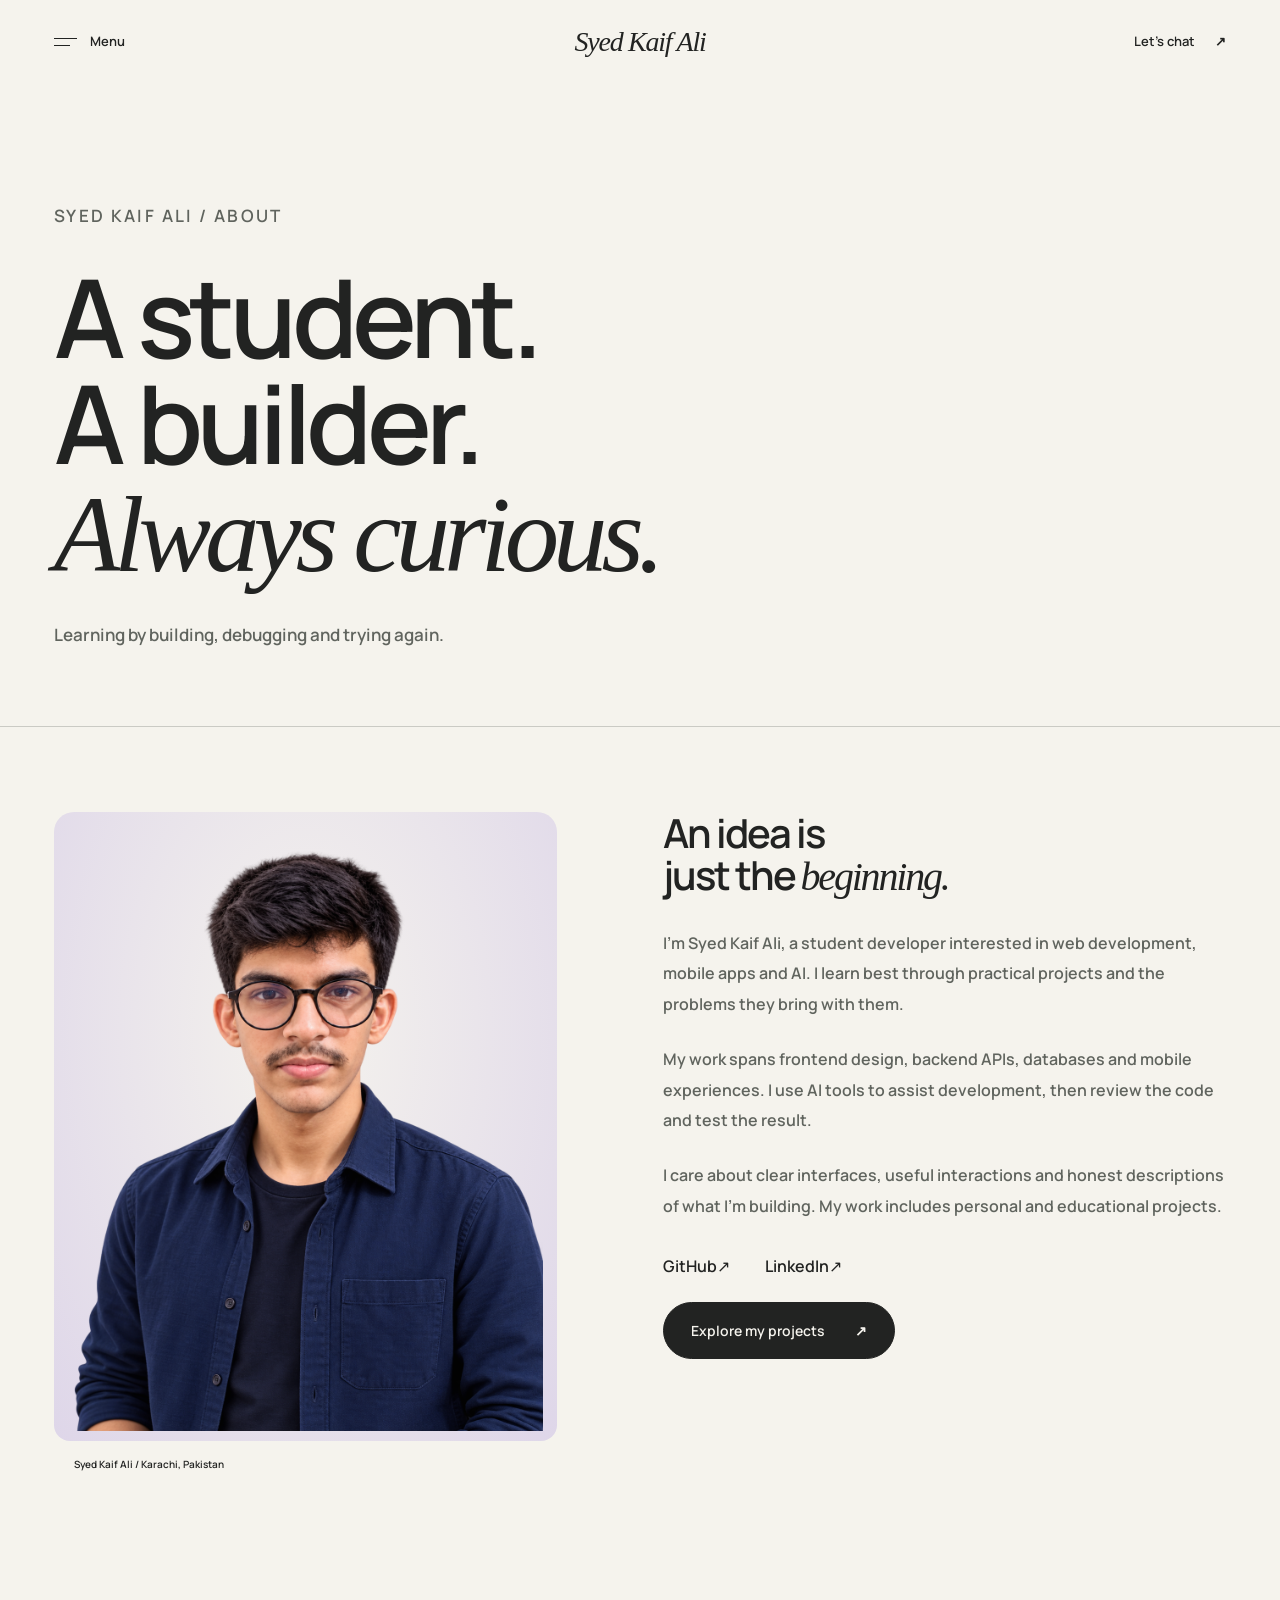
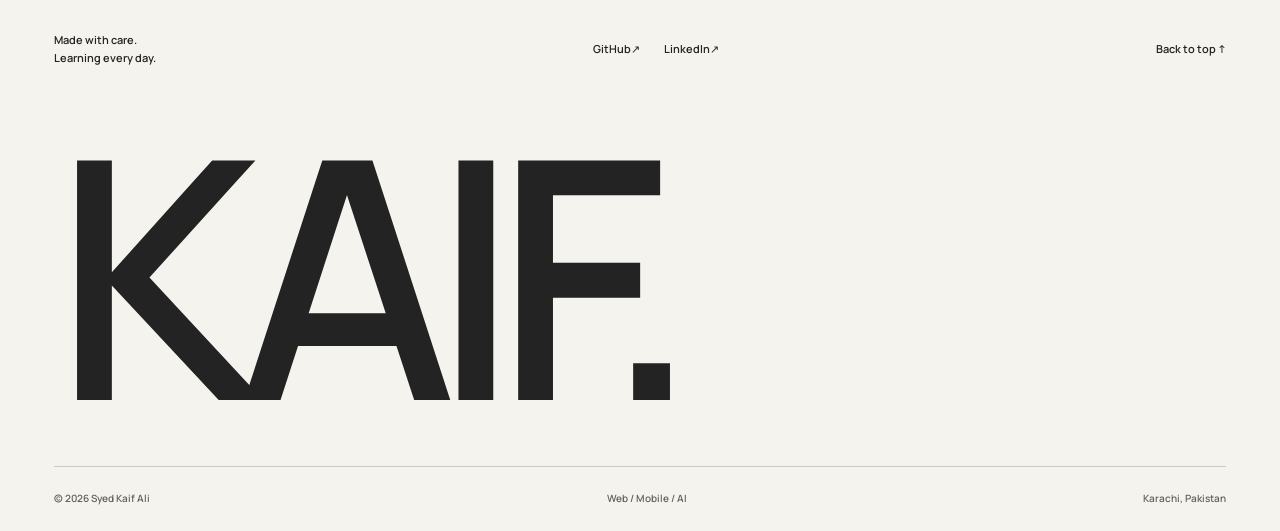
==== commit 0207b550: "Fix external navigation, restore editorial portrait and verify responsive pages" ====
--- a/about.html
+++ b/about.html
@@ -1 +1 @@
-<!doctype html><html lang="en"><head><meta charset="utf-8"><meta name="viewport" content="width=device-width,initial-scale=1"><meta name="theme-color" content="#f5f3ed"><meta name="description" content="Meet Syed Kaif Ali, a student developer in Karachi exploring web, mobile and AI."><meta property="og:title" content="About — Syed Kaif Ali"><meta property="og:description" content="Meet Syed Kaif Ali, a student developer in Karachi exploring web, mobile and AI."><meta property="og:type" content="website"><meta property="og:image" content="https://syedkaifali96.github.io/kaif-web-demo/assets/kaif-photo.png"><title>About — Syed Kaif Ali</title><link rel="icon" type="image/svg+xml" href="assets/favicon.svg"><link rel="preload" href="assets/manrope.woff2" as="font" type="font/woff2" crossorigin><link rel="stylesheet" href="portfolio-v2.css?v=20261015-2"><script defer src="portfolio-v2.js"></script></head><body class="page-secondary"><a class="skip-link" href="#main">Skip to content</a><header class="site-nav" id="site-nav"><div class="nav-inner"><button class="nav-menu" id="menu-toggle" type="button" aria-controls="menu-panel" aria-expanded="false"><span class="menu-icon" aria-hidden="true"><span></span><span></span></span><span class="menu-label">Menu</span></button><a class="nav-brand" href="index.html#top" aria-label="Syed Kaif Ali home">Syed Kaif Ali</a><a class="nav-contact" href="index.html#Contact">Let’s chat <span aria-hidden="true">↗</span></a></div></header><dialog class="menu-panel" id="menu-panel" aria-labelledby="menu-title"><div class="menu-head"><p class="menu-title" id="menu-title">Explore / Kaif</p><button class="menu-close" type="button" aria-label="Close navigation">Close <span aria-hidden="true">×</span></button></div><nav class="menu-links" aria-label="Main navigation"><a href="index.html#top"><span class="menu-link-number">01</span><span class="menu-link-name">Home</span><span aria-hidden="true">↗</span></a><a href="index.html#about"><span class="menu-link-number">02</span><span class="menu-link-name">About</span><span aria-hidden="true">↗</span></a><a href="index.html#skills"><span class="menu-link-number">03</span><span class="menu-link-name">Skills</span><span aria-hidden="true">↗</span></a><a href="index.html#selected-work"><span class="menu-link-number">04</span><span class="menu-link-name">Selected work</span><span aria-hidden="true">↗</span></a><a href="index.html#Contact"><span class="menu-link-number">05</span><span class="menu-link-name">Contact</span><span aria-hidden="true">↗</span></a></nav><div class="menu-bottom"><a href="mailto:syedkaifali96@gmail.com">syedkaifali96@gmail.com</a><div><a href="https://github.com/syedkaifali96" target="_blank" rel="noopener noreferrer">GitHub<span aria-hidden="true">↗</span></a><a href="https://www.linkedin.com/in/syed-kaif-ali-10b667430/" target="_blank" rel="noopener noreferrer">LinkedIn<span aria-hidden="true">↗</span></a></div><p>Karachi, Pakistan / English &amp; Urdu</p></div></dialog><main id="main" class="page-main"><section class="page-hero"><p class="eyebrow">SYED KAIF ALI / ABOUT</p><h1>A student.<br>A builder.<br><em>Always curious.</em></h1><p>Learning by building, debugging and trying again.</p></section><section class="content-section"><div class="page-grid"><figure class="portrait-inline"><img src="assets/kaif-photo.png" width="460" height="460" alt="Portrait of Syed Kaif Ali"><figcaption>Syed Kaif Ali / Karachi, Pakistan</figcaption></figure><div class="prose"><h2>An idea is<br>just the <em>beginning.</em></h2><p>I’m Syed Kaif Ali, a student developer interested in web development, mobile apps and AI. I learn best through practical projects and the problems they bring with them.</p><p>My work spans frontend design, backend APIs, databases and mobile experiences. I use AI tools to assist development, then review the code and test the result.</p><p>I care about clear interfaces, useful interactions and honest descriptions of what I’m building. My work includes personal and educational projects.</p><div class="about-links"><a href="https://github.com/syedkaifali96" target="_blank" rel="noopener noreferrer">GitHub<span aria-hidden="true">↗</span></a><a href="https://www.linkedin.com/in/syed-kaif-ali-10b667430/" target="_blank" rel="noopener noreferrer">LinkedIn<span aria-hidden="true">↗</span></a></div><a class="pill-button" href="index.html#selected-work">Explore my projects <span aria-hidden="true">↗</span></a></div></div></section></main><footer class="site-footer"><div class="footer-top"><p>Made with care.<br>Learning every day.</p><div><a href="https://github.com/syedkaifali96" target="_blank" rel="noopener noreferrer">GitHub<span aria-hidden="true">↗</span></a><a href="https://www.linkedin.com/in/syed-kaif-ali-10b667430/" target="_blank" rel="noopener noreferrer">LinkedIn<span aria-hidden="true">↗</span></a></div><a class="back-top" href="index.html#top">Back to top <span aria-hidden="true">↑</span></a></div><div class="footer-word" aria-hidden="true">KAIF.</div><div class="footer-bottom"><p>© 2026 Syed Kaif Ali</p><p>Web / Mobile / AI</p><p>Karachi, Pakistan</p></div></footer><noscript><p class="noscript-note">All project information is available below. Enable JavaScript for the menu, search and project notes.</p><style>.nav-menu{display:none}.project-open{cursor:default}</style></noscript></body></html>
+<!doctype html><html lang="en"><head><meta charset="utf-8"><meta name="viewport" content="width=device-width,initial-scale=1"><meta name="theme-color" content="#f5f3ed"><meta name="description" content="Meet Syed Kaif Ali, a student developer in Karachi exploring web, mobile and AI."><meta property="og:title" content="About — Syed Kaif Ali"><meta property="og:description" content="Meet Syed Kaif Ali, a student developer in Karachi exploring web, mobile and AI."><meta property="og:type" content="website"><meta property="og:image" content="https://syedkaifali96.github.io/kaif-web-demo/assets/kaif-portrait.png"><title>About — Syed Kaif Ali</title><link rel="icon" type="image/svg+xml" href="assets/favicon.svg"><link rel="preload" href="assets/manrope.woff2" as="font" type="font/woff2" crossorigin><link rel="stylesheet" href="portfolio-v2.css?v=20261015-3"><script defer src="portfolio-v2.js"></script></head><body class="page-secondary"><a class="skip-link" href="#main">Skip to content</a><header class="site-nav" id="site-nav"><div class="nav-inner"><button class="nav-menu" id="menu-toggle" type="button" aria-controls="menu-panel" aria-expanded="false"><span class="menu-icon" aria-hidden="true"><span></span><span></span></span><span class="menu-label">Menu</span></button><a class="nav-brand" href="index.html#top" aria-label="Syed Kaif Ali home">Syed Kaif Ali</a><a class="nav-contact" href="index.html#Contact">Let’s chat <span aria-hidden="true">↗</span></a></div></header><dialog class="menu-panel" id="menu-panel" aria-labelledby="menu-title"><div class="menu-head"><p class="menu-title" id="menu-title">Explore / Kaif</p><button class="menu-close" type="button" aria-label="Close navigation">Close <span aria-hidden="true">×</span></button></div><nav class="menu-links" aria-label="Main navigation"><a href="index.html#top"><span class="menu-link-number">01</span><span class="menu-link-name">Home</span><span aria-hidden="true">↗</span></a><a href="index.html#about"><span class="menu-link-number">02</span><span class="menu-link-name">About</span><span aria-hidden="true">↗</span></a><a href="index.html#skills"><span class="menu-link-number">03</span><span class="menu-link-name">Skills</span><span aria-hidden="true">↗</span></a><a href="index.html#selected-work"><span class="menu-link-number">04</span><span class="menu-link-name">Selected work</span><span aria-hidden="true">↗</span></a><a href="services.html"><span class="menu-link-number">05</span><span class="menu-link-name">Services</span><span aria-hidden="true">↗</span></a><a href="index.html#Contact"><span class="menu-link-number">06</span><span class="menu-link-name">Contact</span><span aria-hidden="true">↗</span></a></nav><div class="menu-bottom"><a href="mailto:syedkaifali96@gmail.com">syedkaifali96@gmail.com</a><div><a href="https://github.com/syedkaifali96" rel="noopener noreferrer">GitHub<span aria-hidden="true">↗</span></a><a href="https://www.linkedin.com/in/syed-kaif-ali-10b667430/" rel="noopener noreferrer">LinkedIn<span aria-hidden="true">↗</span></a></div><p>Karachi, Pakistan / English &amp; Urdu</p></div></dialog><main id="main" class="page-main"><section class="page-hero"><p class="eyebrow">SYED KAIF ALI / ABOUT</p><h1>A student.<br>A builder.<br><em>Always curious.</em></h1><p>Learning by building, debugging and trying again.</p></section><section class="content-section"><div class="page-grid"><figure class="portrait-inline"><img src="assets/kaif-portrait.png" width="1122" height="1402" alt="AI-assisted editorial portrait of Syed Kaif Ali"><figcaption>Syed Kaif Ali / Karachi, Pakistan</figcaption></figure><div class="prose"><h2>An idea is<br>just the <em>beginning.</em></h2><p>I’m Syed Kaif Ali, a student developer interested in web development, mobile apps and AI. I learn best through practical projects and the problems they bring with them.</p><p>My work spans frontend design, backend APIs, databases and mobile experiences. I use AI tools to assist development, then review the code and test the result.</p><p>I care about clear interfaces, useful interactions and honest descriptions of what I’m building. My work includes personal and educational projects.</p><div class="about-links"><a href="https://github.com/syedkaifali96" rel="noopener noreferrer">GitHub<span aria-hidden="true">↗</span></a><a href="https://www.linkedin.com/in/syed-kaif-ali-10b667430/" rel="noopener noreferrer">LinkedIn<span aria-hidden="true">↗</span></a></div><a class="pill-button" href="index.html#selected-work">Explore my projects <span aria-hidden="true">↗</span></a></div></div></section></main><footer class="site-footer"><div class="footer-top"><p>Made with care.<br>Learning every day.</p><div><a href="https://github.com/syedkaifali96" rel="noopener noreferrer">GitHub<span aria-hidden="true">↗</span></a><a href="https://www.linkedin.com/in/syed-kaif-ali-10b667430/" rel="noopener noreferrer">LinkedIn<span aria-hidden="true">↗</span></a></div><a class="back-top" href="index.html#top">Back to top <span aria-hidden="true">↑</span></a></div><div class="footer-word" aria-hidden="true">KAIF.</div><div class="footer-bottom"><p>© 2026 Syed Kaif Ali</p><p>Web / Mobile / AI</p><p>Karachi, Pakistan</p></div></footer><noscript><p class="noscript-note">All project information is available below. Enable JavaScript for the menu, search and project notes.</p><style>.nav-menu{display:none}.project-open{cursor:default}</style></noscript></body></html>
--- a/portfolio-v2.css
+++ b/portfolio-v2.css
@@ -280,3 +280,11 @@
 @media(max-width:1100px){.intro-bottom{gap:26px}.intro-hero h1{font-size:clamp(72px,10vw,120px)}.meet-section{gap:45px}.meet-copy h2{font-size:52px}}
 @media(max-width:760px){.intro-hero{padding-top:108px;min-height:100svh}.intro-kicker{align-items:flex-start}.intro-kicker .eyebrow{max-width:190px}.intro-location{max-width:100px;text-align:right;line-height:1.6}.intro-hero h1{font-size:clamp(59px,10.8vw,90px);margin:55px 0}.intro-bottom{grid-template-columns:1fr auto;gap:26px}.intro-bottom>p{grid-column:1/-1}.intro-bottom .pill-button{justify-self:start}.intro-strip{gap:14px;font-size:8px;letter-spacing:.05em}.meet-section{grid-template-columns:1fr;gap:40px}.meet-portrait{max-width:360px}.meet-copy h2{font-size:52px}.project-info h3{font-size:35px}}
 @media(max-width:480px){.intro-hero{padding-top:103px;padding-bottom:22px;min-height:100svh}.intro-hero h1{font-size:clamp(52px,13.6vw,65px);margin:55px 0}.intro-kicker .eyebrow{font-size:9px;max-width:180px}.intro-location{font-size:8px;max-width:90px}.intro-bottom{gap:20px;padding-bottom:28px}.intro-bottom>p{font-size:12px}.intro-scroll{gap:10px;font-size:11px}.intro-strip{gap:9px;font-size:7px}.meet-copy h2{font-size:44px}.meet-copy>p:not(.eyebrow){font-size:14px}.meet-portrait{max-width:100%}.project-visual,.project-featured .project-visual{aspect-ratio:1.6}.visual-arrow{width:34px;height:34px;right:10px;bottom:10px;font-size:18px}.project-meta{gap:12px;font-size:8px}.project-footnote{margin-top:45px}}
+.meet-portrait img{height:auto;aspect-ratio:4/5;object-fit:contain;background:radial-gradient(ellipse at 50% 35%,#f5f3ed,#ded6e9);padding:14px 14px 0}
+.portrait-inline img{height:auto;aspect-ratio:4/5;object-fit:contain;background:radial-gradient(ellipse at 50% 35%,#f5f3ed,#ded6e9);padding:14px 14px 0}
+.project-links{display:flex;align-items:center;flex-wrap:wrap;gap:16px 24px}
+.project-links a{padding-block:10px;min-height:44px;display:inline-flex;align-items:center}
+.contact-aside .direct-contact{max-width:100%}
+.contact-aside .direct-contact>a{max-width:100%;min-height:44px;display:inline-flex;align-items:center}
+.service-item>div,.meet-copy,.about-copy,.prose{min-width:0}
+@media(max-width:360px){.nav-brand{font-size:18px}.nav-contact{font-size:9px;gap:4px}.intro-hero h1{font-size:12.8vw}.intro-strip{font-size:6px;gap:6px}.page-hero h1{font-size:48px}.meet-copy h2{font-size:39px}.section-heading h2{font-size:43px}.contact-email{font-size:17px}.menu-link-name{font-size:36px}}
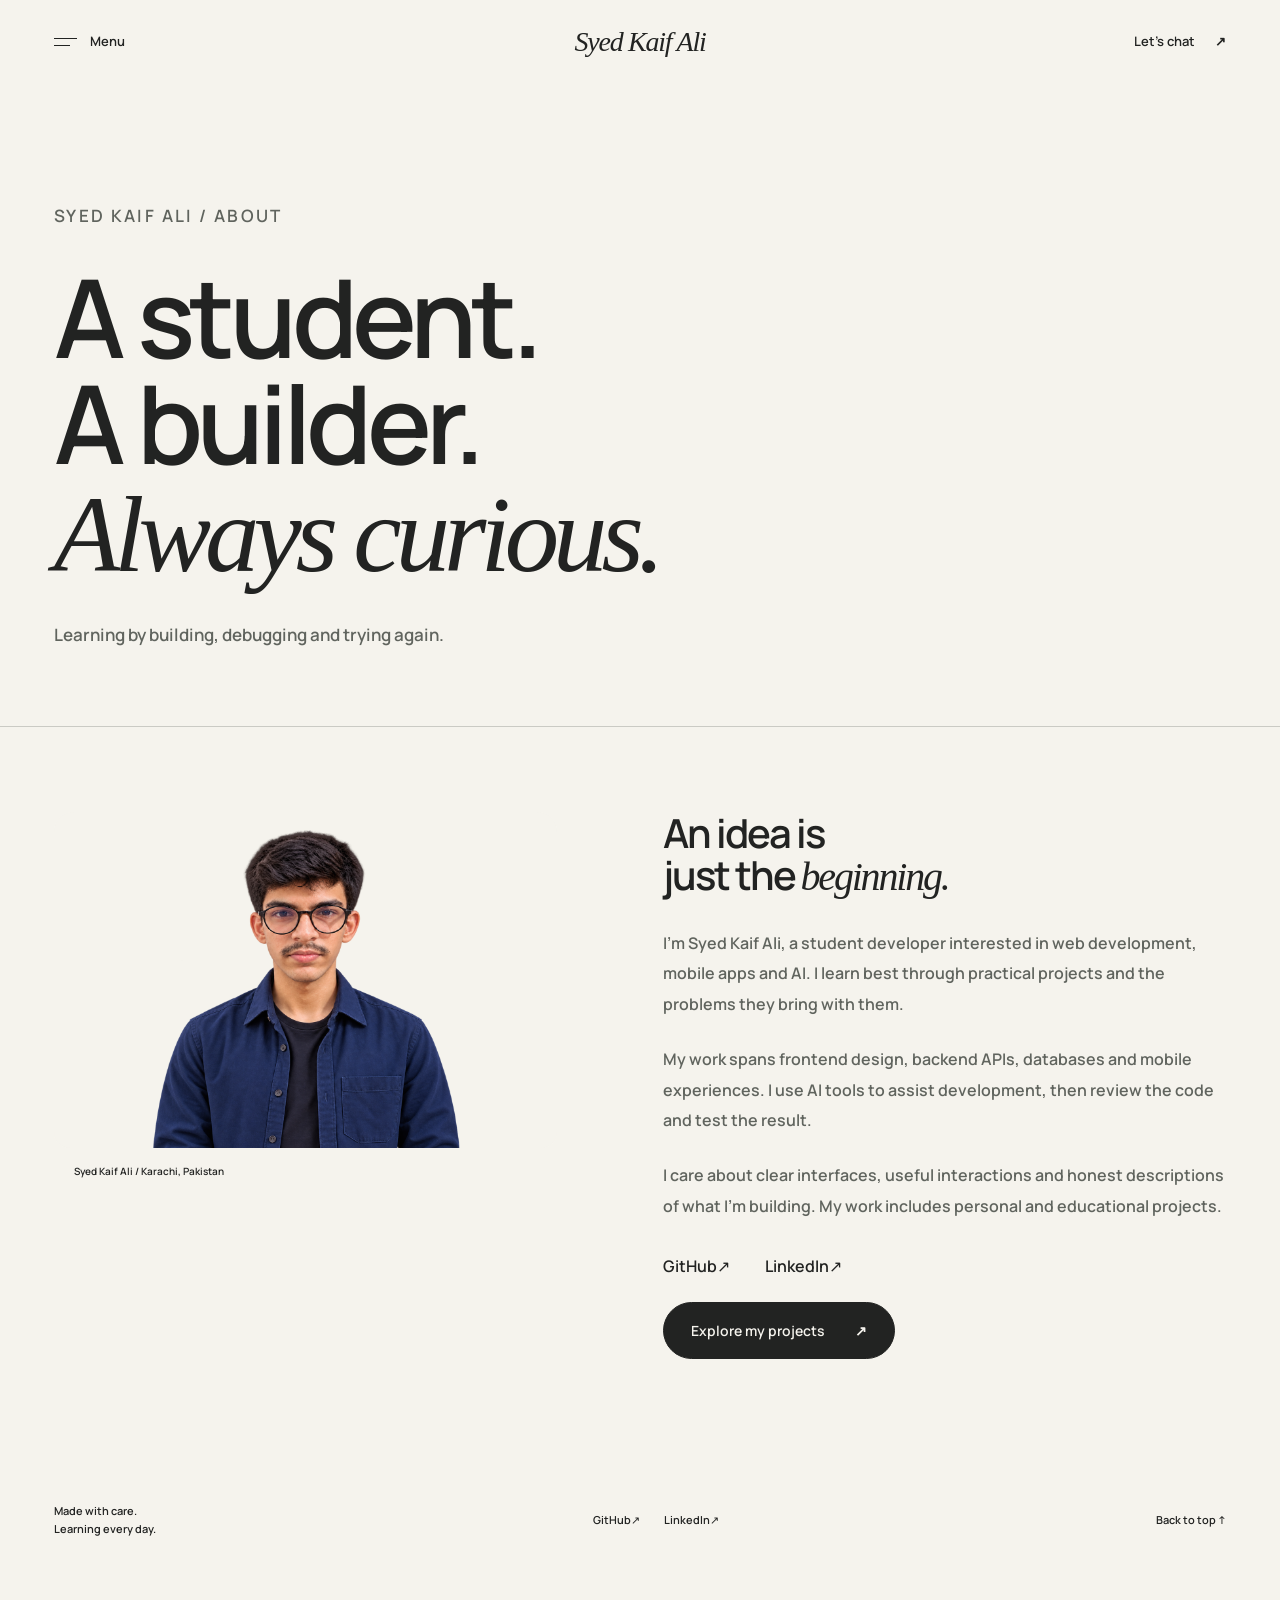
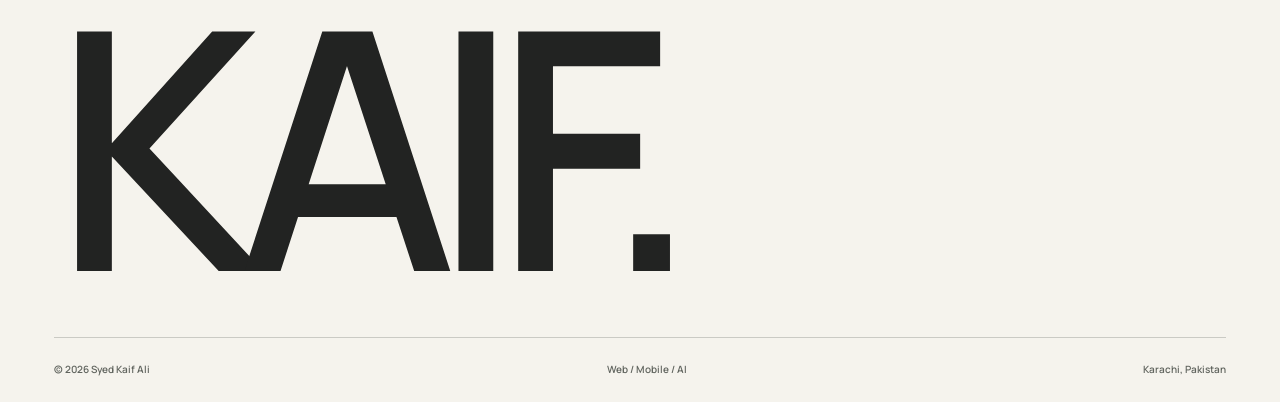
==== commit 614c4958: "Compact responsive hero, remove decorative arrows and reframe chest portrait" ====
--- a/about.html
+++ b/about.html
@@ -1 +1 @@
-<!doctype html><html lang="en"><head><meta charset="utf-8"><meta name="viewport" content="width=device-width,initial-scale=1"><meta name="theme-color" content="#f5f3ed"><meta name="description" content="Meet Syed Kaif Ali, a student developer in Karachi exploring web, mobile and AI."><meta property="og:title" content="About — Syed Kaif Ali"><meta property="og:description" content="Meet Syed Kaif Ali, a student developer in Karachi exploring web, mobile and AI."><meta property="og:type" content="website"><meta property="og:image" content="https://syedkaifali96.github.io/kaif-web-demo/assets/kaif-portrait.png"><title>About — Syed Kaif Ali</title><link rel="icon" type="image/svg+xml" href="assets/favicon.svg"><link rel="preload" href="assets/manrope.woff2" as="font" type="font/woff2" crossorigin><link rel="stylesheet" href="portfolio-v2.css?v=20261015-3"><script defer src="portfolio-v2.js"></script></head><body class="page-secondary"><a class="skip-link" href="#main">Skip to content</a><header class="site-nav" id="site-nav"><div class="nav-inner"><button class="nav-menu" id="menu-toggle" type="button" aria-controls="menu-panel" aria-expanded="false"><span class="menu-icon" aria-hidden="true"><span></span><span></span></span><span class="menu-label">Menu</span></button><a class="nav-brand" href="index.html#top" aria-label="Syed Kaif Ali home">Syed Kaif Ali</a><a class="nav-contact" href="index.html#Contact">Let’s chat <span aria-hidden="true">↗</span></a></div></header><dialog class="menu-panel" id="menu-panel" aria-labelledby="menu-title"><div class="menu-head"><p class="menu-title" id="menu-title">Explore / Kaif</p><button class="menu-close" type="button" aria-label="Close navigation">Close <span aria-hidden="true">×</span></button></div><nav class="menu-links" aria-label="Main navigation"><a href="index.html#top"><span class="menu-link-number">01</span><span class="menu-link-name">Home</span><span aria-hidden="true">↗</span></a><a href="index.html#about"><span class="menu-link-number">02</span><span class="menu-link-name">About</span><span aria-hidden="true">↗</span></a><a href="index.html#skills"><span class="menu-link-number">03</span><span class="menu-link-name">Skills</span><span aria-hidden="true">↗</span></a><a href="index.html#selected-work"><span class="menu-link-number">04</span><span class="menu-link-name">Selected work</span><span aria-hidden="true">↗</span></a><a href="services.html"><span class="menu-link-number">05</span><span class="menu-link-name">Services</span><span aria-hidden="true">↗</span></a><a href="index.html#Contact"><span class="menu-link-number">06</span><span class="menu-link-name">Contact</span><span aria-hidden="true">↗</span></a></nav><div class="menu-bottom"><a href="mailto:syedkaifali96@gmail.com">syedkaifali96@gmail.com</a><div><a href="https://github.com/syedkaifali96" rel="noopener noreferrer">GitHub<span aria-hidden="true">↗</span></a><a href="https://www.linkedin.com/in/syed-kaif-ali-10b667430/" rel="noopener noreferrer">LinkedIn<span aria-hidden="true">↗</span></a></div><p>Karachi, Pakistan / English &amp; Urdu</p></div></dialog><main id="main" class="page-main"><section class="page-hero"><p class="eyebrow">SYED KAIF ALI / ABOUT</p><h1>A student.<br>A builder.<br><em>Always curious.</em></h1><p>Learning by building, debugging and trying again.</p></section><section class="content-section"><div class="page-grid"><figure class="portrait-inline"><img src="assets/kaif-portrait.png" width="1122" height="1402" alt="AI-assisted editorial portrait of Syed Kaif Ali"><figcaption>Syed Kaif Ali / Karachi, Pakistan</figcaption></figure><div class="prose"><h2>An idea is<br>just the <em>beginning.</em></h2><p>I’m Syed Kaif Ali, a student developer interested in web development, mobile apps and AI. I learn best through practical projects and the problems they bring with them.</p><p>My work spans frontend design, backend APIs, databases and mobile experiences. I use AI tools to assist development, then review the code and test the result.</p><p>I care about clear interfaces, useful interactions and honest descriptions of what I’m building. My work includes personal and educational projects.</p><div class="about-links"><a href="https://github.com/syedkaifali96" rel="noopener noreferrer">GitHub<span aria-hidden="true">↗</span></a><a href="https://www.linkedin.com/in/syed-kaif-ali-10b667430/" rel="noopener noreferrer">LinkedIn<span aria-hidden="true">↗</span></a></div><a class="pill-button" href="index.html#selected-work">Explore my projects <span aria-hidden="true">↗</span></a></div></div></section></main><footer class="site-footer"><div class="footer-top"><p>Made with care.<br>Learning every day.</p><div><a href="https://github.com/syedkaifali96" rel="noopener noreferrer">GitHub<span aria-hidden="true">↗</span></a><a href="https://www.linkedin.com/in/syed-kaif-ali-10b667430/" rel="noopener noreferrer">LinkedIn<span aria-hidden="true">↗</span></a></div><a class="back-top" href="index.html#top">Back to top <span aria-hidden="true">↑</span></a></div><div class="footer-word" aria-hidden="true">KAIF.</div><div class="footer-bottom"><p>© 2026 Syed Kaif Ali</p><p>Web / Mobile / AI</p><p>Karachi, Pakistan</p></div></footer><noscript><p class="noscript-note">All project information is available below. Enable JavaScript for the menu, search and project notes.</p><style>.nav-menu{display:none}.project-open{cursor:default}</style></noscript></body></html>
+<!doctype html><html lang="en"><head><meta charset="utf-8"><meta name="viewport" content="width=device-width,initial-scale=1"><meta name="theme-color" content="#f5f3ed"><meta name="description" content="Meet Syed Kaif Ali, a student developer in Karachi exploring web, mobile and AI."><meta property="og:title" content="About — Syed Kaif Ali"><meta property="og:description" content="Meet Syed Kaif Ali, a student developer in Karachi exploring web, mobile and AI."><meta property="og:type" content="website"><meta property="og:image" content="https://syedkaifali96.github.io/kaif-web-demo/assets/kaif-portrait-chest.png"><title>About — Syed Kaif Ali</title><link rel="icon" type="image/svg+xml" href="assets/favicon.svg"><link rel="preload" href="assets/manrope.woff2" as="font" type="font/woff2" crossorigin><link rel="stylesheet" href="portfolio-v2.css?v=20261015-4"><script defer src="portfolio-v2.js"></script></head><body class="page-secondary"><a class="skip-link" href="#main">Skip to content</a><header class="site-nav" id="site-nav"><div class="nav-inner"><button class="nav-menu" id="menu-toggle" type="button" aria-controls="menu-panel" aria-expanded="false"><span class="menu-icon" aria-hidden="true"><span></span><span></span></span><span class="menu-label">Menu</span></button><a class="nav-brand" href="index.html#top" aria-label="Syed Kaif Ali home">Syed Kaif Ali</a><a class="nav-contact" href="index.html#Contact">Let’s chat <span aria-hidden="true">↗</span></a></div></header><dialog class="menu-panel" id="menu-panel" aria-labelledby="menu-title"><div class="menu-head"><p class="menu-title" id="menu-title">Explore / Kaif</p><button class="menu-close" type="button" aria-label="Close navigation">Close <span aria-hidden="true">×</span></button></div><nav class="menu-links" aria-label="Main navigation"><a href="index.html#top"><span class="menu-link-number">01</span><span class="menu-link-name">Home</span><span aria-hidden="true">↗</span></a><a href="index.html#about"><span class="menu-link-number">02</span><span class="menu-link-name">About</span><span aria-hidden="true">↗</span></a><a href="index.html#skills"><span class="menu-link-number">03</span><span class="menu-link-name">Skills</span><span aria-hidden="true">↗</span></a><a href="index.html#selected-work"><span class="menu-link-number">04</span><span class="menu-link-name">Selected work</span><span aria-hidden="true">↗</span></a><a href="services.html"><span class="menu-link-number">05</span><span class="menu-link-name">Services</span><span aria-hidden="true">↗</span></a><a href="index.html#Contact"><span class="menu-link-number">06</span><span class="menu-link-name">Contact</span><span aria-hidden="true">↗</span></a></nav><div class="menu-bottom"><a href="mailto:syedkaifali96@gmail.com">syedkaifali96@gmail.com</a><div><a href="https://github.com/syedkaifali96" rel="noopener noreferrer">GitHub<span aria-hidden="true">↗</span></a><a href="https://www.linkedin.com/in/syed-kaif-ali-10b667430/" rel="noopener noreferrer">LinkedIn<span aria-hidden="true">↗</span></a></div><p>Karachi, Pakistan / English &amp; Urdu</p></div></dialog><main id="main" class="page-main"><section class="page-hero"><p class="eyebrow">SYED KAIF ALI / ABOUT</p><h1>A student.<br>A builder.<br><em>Always curious.</em></h1><p>Learning by building, debugging and trying again.</p></section><section class="content-section"><div class="page-grid"><figure class="portrait-inline"><img src="assets/kaif-portrait-chest.png" width="1536" height="1024" alt="AI-assisted editorial portrait of Syed Kaif Ali"><figcaption>Syed Kaif Ali / Karachi, Pakistan</figcaption></figure><div class="prose"><h2>An idea is<br>just the <em>beginning.</em></h2><p>I’m Syed Kaif Ali, a student developer interested in web development, mobile apps and AI. I learn best through practical projects and the problems they bring with them.</p><p>My work spans frontend design, backend APIs, databases and mobile experiences. I use AI tools to assist development, then review the code and test the result.</p><p>I care about clear interfaces, useful interactions and honest descriptions of what I’m building. My work includes personal and educational projects.</p><div class="about-links"><a href="https://github.com/syedkaifali96" rel="noopener noreferrer">GitHub<span aria-hidden="true">↗</span></a><a href="https://www.linkedin.com/in/syed-kaif-ali-10b667430/" rel="noopener noreferrer">LinkedIn<span aria-hidden="true">↗</span></a></div><a class="pill-button" href="index.html#selected-work">Explore my projects <span aria-hidden="true">↗</span></a></div></div></section></main><footer class="site-footer"><div class="footer-top"><p>Made with care.<br>Learning every day.</p><div><a href="https://github.com/syedkaifali96" rel="noopener noreferrer">GitHub<span aria-hidden="true">↗</span></a><a href="https://www.linkedin.com/in/syed-kaif-ali-10b667430/" rel="noopener noreferrer">LinkedIn<span aria-hidden="true">↗</span></a></div><a class="back-top" href="index.html#top">Back to top <span aria-hidden="true">↑</span></a></div><div class="footer-word" aria-hidden="true">KAIF.</div><div class="footer-bottom"><p>© 2026 Syed Kaif Ali</p><p>Web / Mobile / AI</p><p>Karachi, Pakistan</p></div></footer><noscript><p class="noscript-note">All project information is available below. Enable JavaScript for the menu, search and project notes.</p><style>.nav-menu{display:none}.project-open{cursor:default}</style></noscript></body></html>
--- a/portfolio-v2.css
+++ b/portfolio-v2.css
@@ -288,3 +288,9 @@
 .contact-aside .direct-contact>a{max-width:100%;min-height:44px;display:inline-flex;align-items:center}
 .service-item>div,.meet-copy,.about-copy,.prose{min-width:0}
 @media(max-width:360px){.nav-brand{font-size:18px}.nav-contact{font-size:9px;gap:4px}.intro-hero h1{font-size:12.8vw}.intro-strip{font-size:6px;gap:6px}.page-hero h1{font-size:48px}.meet-copy h2{font-size:39px}.section-heading h2{font-size:43px}.contact-email{font-size:17px}.menu-link-name{font-size:36px}}
+/* Compact mobile rhythm and a chest-up portrait with visible side margins. */
+.meet-portrait img,.portrait-inline img{aspect-ratio:3/2;object-fit:contain;padding:0;height:auto;background:var(--cream)}
+.focus-row{grid-template-columns:40px 1fr 1fr;gap:28px}
+@media(max-width:760px){.intro-hero{min-height:0;height:auto;padding-top:108px;padding-bottom:26px}.intro-hero h1{margin:36px 0 28px}.intro-bottom{margin-top:0;padding-bottom:26px;gap:22px}.section-pad{padding-block:60px}.focus-row{grid-template-columns:28px 1fr;gap:12px}.focus-row p{grid-column:2;grid-row:2;max-width:100%}.project-grid{row-gap:42px}.meet-section{gap:30px}.meet-copy h2{margin:20px 0}.contact-section{padding-block:60px}.contact-details .pill-button{margin-top:24px}.skills-grid{row-gap:28px}}
+@media(max-width:480px){.intro-hero{min-height:0;height:auto;padding-top:102px;padding-bottom:22px}.intro-hero h1{margin:32px 0 26px}.intro-bottom{margin-top:0;gap:18px;padding-bottom:24px}.intro-strip{padding-top:18px}.section-pad{padding-block:48px}.about-grid{margin-bottom:36px}.section-heading{margin-bottom:30px}.focus-row{padding-block:22px}.project-toolbar{gap:20px}.repository-count{padding-bottom:24px}.project-footnote{margin-top:36px}.contact-grid{gap:26px}.site-footer{padding-top:36px}.meet-portrait figcaption{font-size:10px;gap:12px}}
+.intro-hero{min-height:0;height:auto}.intro-bottom{margin-top:0}
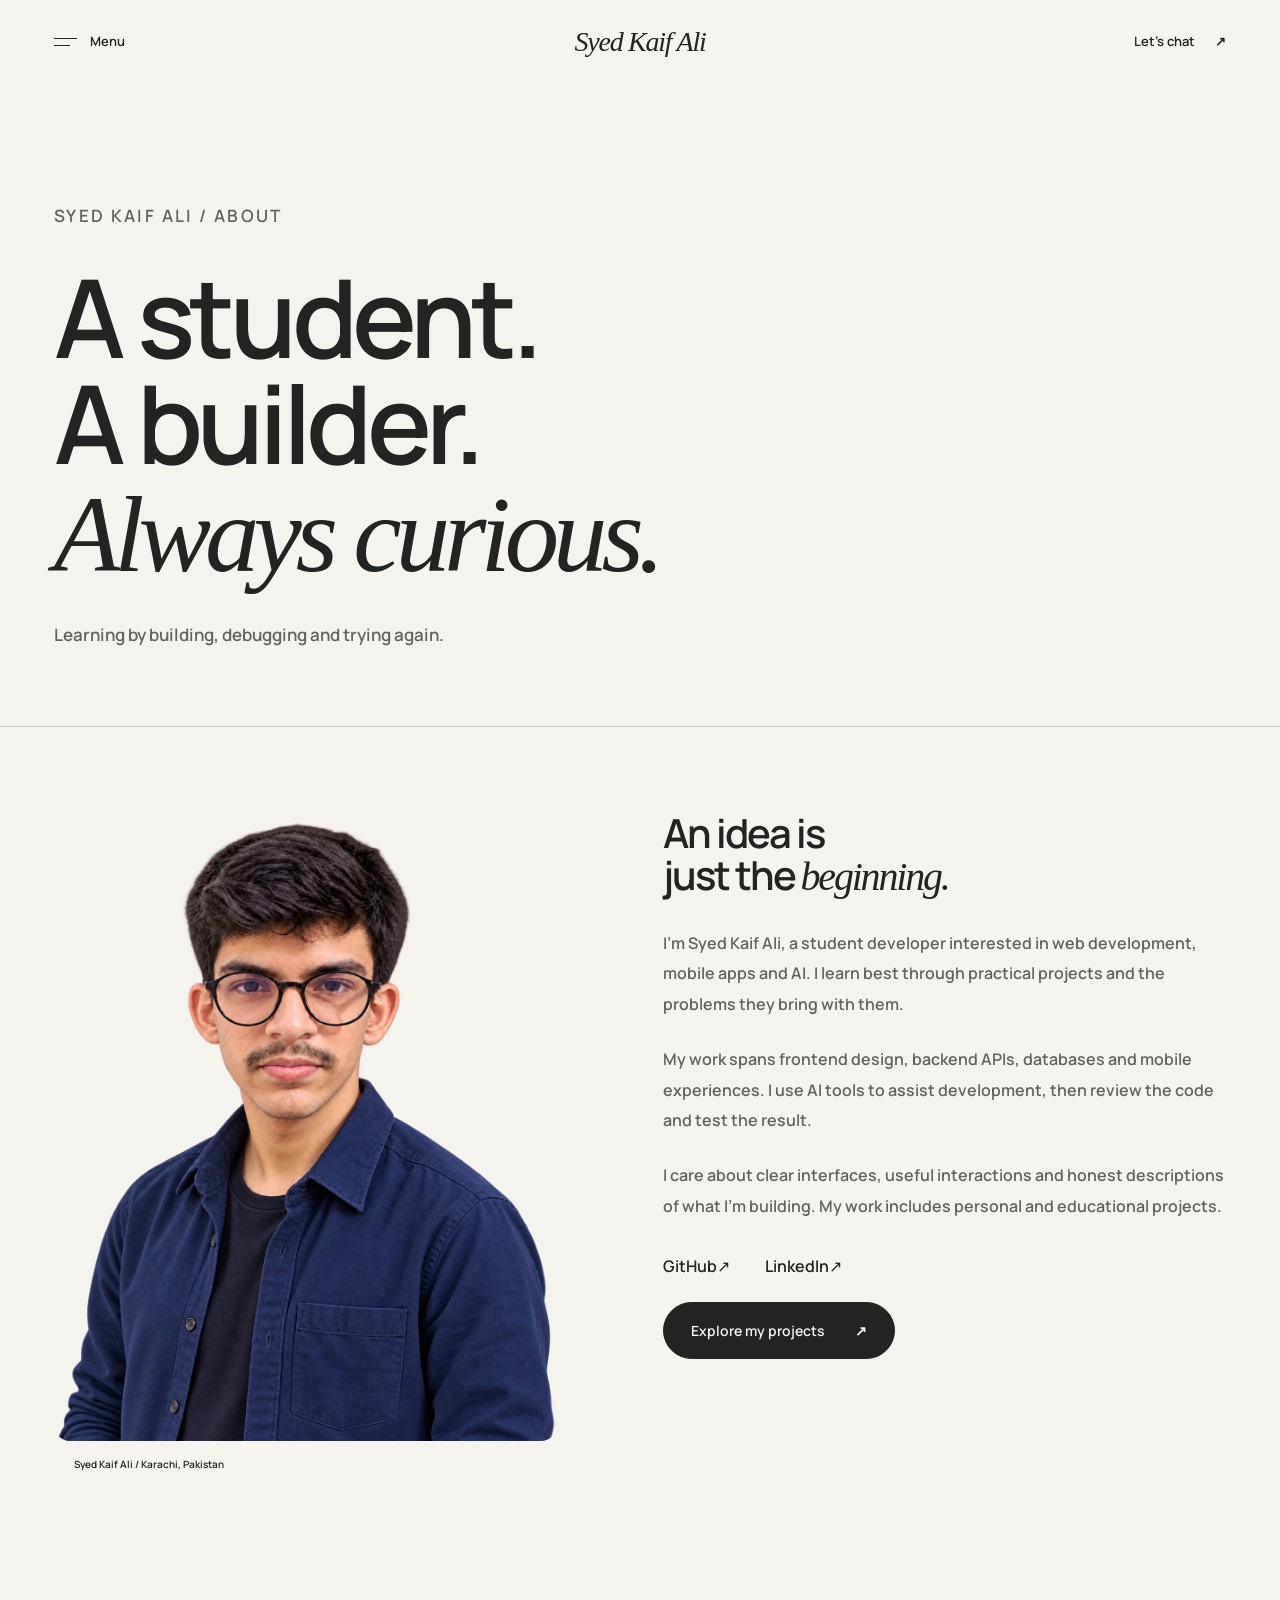
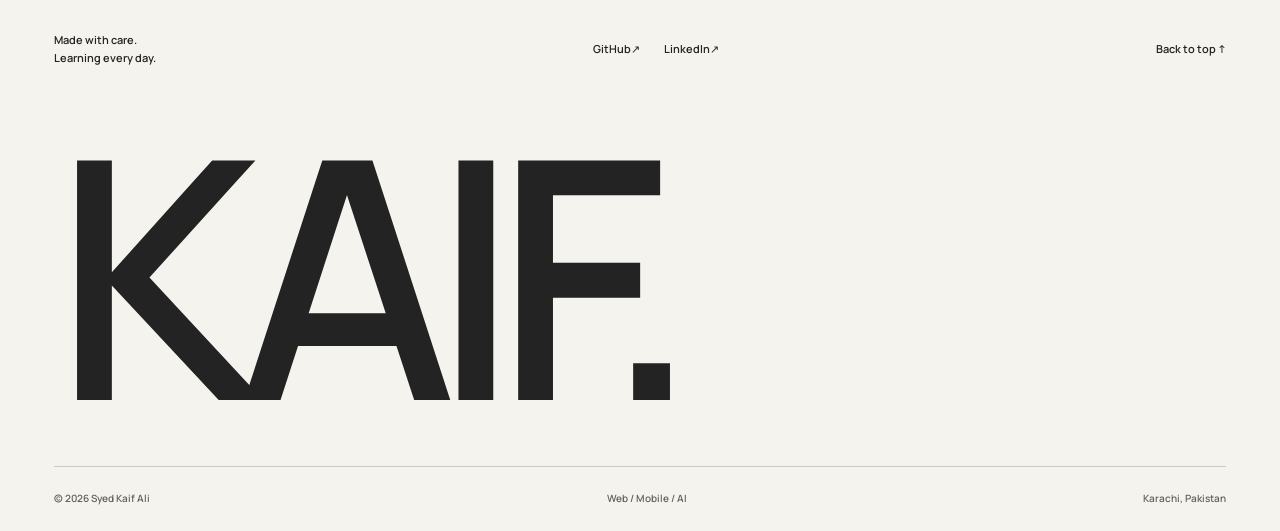
==== commit 4a2bbce5: "Use close vertical portrait with angled torso and camera-facing gaze" ====
--- a/about.html
+++ b/about.html
@@ -1 +1 @@
-<!doctype html><html lang="en"><head><meta charset="utf-8"><meta name="viewport" content="width=device-width,initial-scale=1"><meta name="theme-color" content="#f5f3ed"><meta name="description" content="Meet Syed Kaif Ali, a student developer in Karachi exploring web, mobile and AI."><meta property="og:title" content="About — Syed Kaif Ali"><meta property="og:description" content="Meet Syed Kaif Ali, a student developer in Karachi exploring web, mobile and AI."><meta property="og:type" content="website"><meta property="og:image" content="https://syedkaifali96.github.io/kaif-web-demo/assets/kaif-portrait-chest.png"><title>About — Syed Kaif Ali</title><link rel="icon" type="image/svg+xml" href="assets/favicon.svg"><link rel="preload" href="assets/manrope.woff2" as="font" type="font/woff2" crossorigin><link rel="stylesheet" href="portfolio-v2.css?v=20261015-4"><script defer src="portfolio-v2.js"></script></head><body class="page-secondary"><a class="skip-link" href="#main">Skip to content</a><header class="site-nav" id="site-nav"><div class="nav-inner"><button class="nav-menu" id="menu-toggle" type="button" aria-controls="menu-panel" aria-expanded="false"><span class="menu-icon" aria-hidden="true"><span></span><span></span></span><span class="menu-label">Menu</span></button><a class="nav-brand" href="index.html#top" aria-label="Syed Kaif Ali home">Syed Kaif Ali</a><a class="nav-contact" href="index.html#Contact">Let’s chat <span aria-hidden="true">↗</span></a></div></header><dialog class="menu-panel" id="menu-panel" aria-labelledby="menu-title"><div class="menu-head"><p class="menu-title" id="menu-title">Explore / Kaif</p><button class="menu-close" type="button" aria-label="Close navigation">Close <span aria-hidden="true">×</span></button></div><nav class="menu-links" aria-label="Main navigation"><a href="index.html#top"><span class="menu-link-number">01</span><span class="menu-link-name">Home</span><span aria-hidden="true">↗</span></a><a href="index.html#about"><span class="menu-link-number">02</span><span class="menu-link-name">About</span><span aria-hidden="true">↗</span></a><a href="index.html#skills"><span class="menu-link-number">03</span><span class="menu-link-name">Skills</span><span aria-hidden="true">↗</span></a><a href="index.html#selected-work"><span class="menu-link-number">04</span><span class="menu-link-name">Selected work</span><span aria-hidden="true">↗</span></a><a href="services.html"><span class="menu-link-number">05</span><span class="menu-link-name">Services</span><span aria-hidden="true">↗</span></a><a href="index.html#Contact"><span class="menu-link-number">06</span><span class="menu-link-name">Contact</span><span aria-hidden="true">↗</span></a></nav><div class="menu-bottom"><a href="mailto:syedkaifali96@gmail.com">syedkaifali96@gmail.com</a><div><a href="https://github.com/syedkaifali96" rel="noopener noreferrer">GitHub<span aria-hidden="true">↗</span></a><a href="https://www.linkedin.com/in/syed-kaif-ali-10b667430/" rel="noopener noreferrer">LinkedIn<span aria-hidden="true">↗</span></a></div><p>Karachi, Pakistan / English &amp; Urdu</p></div></dialog><main id="main" class="page-main"><section class="page-hero"><p class="eyebrow">SYED KAIF ALI / ABOUT</p><h1>A student.<br>A builder.<br><em>Always curious.</em></h1><p>Learning by building, debugging and trying again.</p></section><section class="content-section"><div class="page-grid"><figure class="portrait-inline"><img src="assets/kaif-portrait-chest.png" width="1536" height="1024" alt="AI-assisted editorial portrait of Syed Kaif Ali"><figcaption>Syed Kaif Ali / Karachi, Pakistan</figcaption></figure><div class="prose"><h2>An idea is<br>just the <em>beginning.</em></h2><p>I’m Syed Kaif Ali, a student developer interested in web development, mobile apps and AI. I learn best through practical projects and the problems they bring with them.</p><p>My work spans frontend design, backend APIs, databases and mobile experiences. I use AI tools to assist development, then review the code and test the result.</p><p>I care about clear interfaces, useful interactions and honest descriptions of what I’m building. My work includes personal and educational projects.</p><div class="about-links"><a href="https://github.com/syedkaifali96" rel="noopener noreferrer">GitHub<span aria-hidden="true">↗</span></a><a href="https://www.linkedin.com/in/syed-kaif-ali-10b667430/" rel="noopener noreferrer">LinkedIn<span aria-hidden="true">↗</span></a></div><a class="pill-button" href="index.html#selected-work">Explore my projects <span aria-hidden="true">↗</span></a></div></div></section></main><footer class="site-footer"><div class="footer-top"><p>Made with care.<br>Learning every day.</p><div><a href="https://github.com/syedkaifali96" rel="noopener noreferrer">GitHub<span aria-hidden="true">↗</span></a><a href="https://www.linkedin.com/in/syed-kaif-ali-10b667430/" rel="noopener noreferrer">LinkedIn<span aria-hidden="true">↗</span></a></div><a class="back-top" href="index.html#top">Back to top <span aria-hidden="true">↑</span></a></div><div class="footer-word" aria-hidden="true">KAIF.</div><div class="footer-bottom"><p>© 2026 Syed Kaif Ali</p><p>Web / Mobile / AI</p><p>Karachi, Pakistan</p></div></footer><noscript><p class="noscript-note">All project information is available below. Enable JavaScript for the menu, search and project notes.</p><style>.nav-menu{display:none}.project-open{cursor:default}</style></noscript></body></html>
+<!doctype html><html lang="en"><head><meta charset="utf-8"><meta name="viewport" content="width=device-width,initial-scale=1"><meta name="theme-color" content="#f5f3ed"><meta name="description" content="Meet Syed Kaif Ali, a student developer in Karachi exploring web, mobile and AI."><meta property="og:title" content="About — Syed Kaif Ali"><meta property="og:description" content="Meet Syed Kaif Ali, a student developer in Karachi exploring web, mobile and AI."><meta property="og:type" content="website"><meta property="og:image" content="https://syedkaifali96.github.io/kaif-web-demo/assets/kaif-portrait-angled.png"><title>About — Syed Kaif Ali</title><link rel="icon" type="image/svg+xml" href="assets/favicon.svg"><link rel="preload" href="assets/manrope.woff2" as="font" type="font/woff2" crossorigin><link rel="stylesheet" href="portfolio-v2.css?v=20261015-5"><script defer src="portfolio-v2.js"></script></head><body class="page-secondary"><a class="skip-link" href="#main">Skip to content</a><header class="site-nav" id="site-nav"><div class="nav-inner"><button class="nav-menu" id="menu-toggle" type="button" aria-controls="menu-panel" aria-expanded="false"><span class="menu-icon" aria-hidden="true"><span></span><span></span></span><span class="menu-label">Menu</span></button><a class="nav-brand" href="index.html#top" aria-label="Syed Kaif Ali home">Syed Kaif Ali</a><a class="nav-contact" href="index.html#Contact">Let’s chat <span aria-hidden="true">↗</span></a></div></header><dialog class="menu-panel" id="menu-panel" aria-labelledby="menu-title"><div class="menu-head"><p class="menu-title" id="menu-title">Explore / Kaif</p><button class="menu-close" type="button" aria-label="Close navigation">Close <span aria-hidden="true">×</span></button></div><nav class="menu-links" aria-label="Main navigation"><a href="index.html#top"><span class="menu-link-number">01</span><span class="menu-link-name">Home</span><span aria-hidden="true">↗</span></a><a href="index.html#about"><span class="menu-link-number">02</span><span class="menu-link-name">About</span><span aria-hidden="true">↗</span></a><a href="index.html#skills"><span class="menu-link-number">03</span><span class="menu-link-name">Skills</span><span aria-hidden="true">↗</span></a><a href="index.html#selected-work"><span class="menu-link-number">04</span><span class="menu-link-name">Selected work</span><span aria-hidden="true">↗</span></a><a href="services.html"><span class="menu-link-number">05</span><span class="menu-link-name">Services</span><span aria-hidden="true">↗</span></a><a href="index.html#Contact"><span class="menu-link-number">06</span><span class="menu-link-name">Contact</span><span aria-hidden="true">↗</span></a></nav><div class="menu-bottom"><a href="mailto:syedkaifali96@gmail.com">syedkaifali96@gmail.com</a><div><a href="https://github.com/syedkaifali96" rel="noopener noreferrer">GitHub<span aria-hidden="true">↗</span></a><a href="https://www.linkedin.com/in/syed-kaif-ali-10b667430/" rel="noopener noreferrer">LinkedIn<span aria-hidden="true">↗</span></a></div><p>Karachi, Pakistan / English &amp; Urdu</p></div></dialog><main id="main" class="page-main"><section class="page-hero"><p class="eyebrow">SYED KAIF ALI / ABOUT</p><h1>A student.<br>A builder.<br><em>Always curious.</em></h1><p>Learning by building, debugging and trying again.</p></section><section class="content-section"><div class="page-grid"><figure class="portrait-inline"><img src="assets/kaif-portrait-angled.png" width="1122" height="1402" alt="AI-assisted editorial portrait of Syed Kaif Ali"><figcaption>Syed Kaif Ali / Karachi, Pakistan</figcaption></figure><div class="prose"><h2>An idea is<br>just the <em>beginning.</em></h2><p>I’m Syed Kaif Ali, a student developer interested in web development, mobile apps and AI. I learn best through practical projects and the problems they bring with them.</p><p>My work spans frontend design, backend APIs, databases and mobile experiences. I use AI tools to assist development, then review the code and test the result.</p><p>I care about clear interfaces, useful interactions and honest descriptions of what I’m building. My work includes personal and educational projects.</p><div class="about-links"><a href="https://github.com/syedkaifali96" rel="noopener noreferrer">GitHub<span aria-hidden="true">↗</span></a><a href="https://www.linkedin.com/in/syed-kaif-ali-10b667430/" rel="noopener noreferrer">LinkedIn<span aria-hidden="true">↗</span></a></div><a class="pill-button" href="index.html#selected-work">Explore my projects <span aria-hidden="true">↗</span></a></div></div></section></main><footer class="site-footer"><div class="footer-top"><p>Made with care.<br>Learning every day.</p><div><a href="https://github.com/syedkaifali96" rel="noopener noreferrer">GitHub<span aria-hidden="true">↗</span></a><a href="https://www.linkedin.com/in/syed-kaif-ali-10b667430/" rel="noopener noreferrer">LinkedIn<span aria-hidden="true">↗</span></a></div><a class="back-top" href="index.html#top">Back to top <span aria-hidden="true">↑</span></a></div><div class="footer-word" aria-hidden="true">KAIF.</div><div class="footer-bottom"><p>© 2026 Syed Kaif Ali</p><p>Web / Mobile / AI</p><p>Karachi, Pakistan</p></div></footer><noscript><p class="noscript-note">All project information is available below. Enable JavaScript for the menu, search and project notes.</p><style>.nav-menu{display:none}.project-open{cursor:default}</style></noscript></body></html>
--- a/portfolio-v2.css
+++ b/portfolio-v2.css
@@ -294,3 +294,4 @@
 @media(max-width:760px){.intro-hero{min-height:0;height:auto;padding-top:108px;padding-bottom:26px}.intro-hero h1{margin:36px 0 28px}.intro-bottom{margin-top:0;padding-bottom:26px;gap:22px}.section-pad{padding-block:60px}.focus-row{grid-template-columns:28px 1fr;gap:12px}.focus-row p{grid-column:2;grid-row:2;max-width:100%}.project-grid{row-gap:42px}.meet-section{gap:30px}.meet-copy h2{margin:20px 0}.contact-section{padding-block:60px}.contact-details .pill-button{margin-top:24px}.skills-grid{row-gap:28px}}
 @media(max-width:480px){.intro-hero{min-height:0;height:auto;padding-top:102px;padding-bottom:22px}.intro-hero h1{margin:32px 0 26px}.intro-bottom{margin-top:0;gap:18px;padding-bottom:24px}.intro-strip{padding-top:18px}.section-pad{padding-block:48px}.about-grid{margin-bottom:36px}.section-heading{margin-bottom:30px}.focus-row{padding-block:22px}.project-toolbar{gap:20px}.repository-count{padding-bottom:24px}.project-footnote{margin-top:36px}.contact-grid{gap:26px}.site-footer{padding-top:36px}.meet-portrait figcaption{font-size:10px;gap:12px}}
 .intro-hero{min-height:0;height:auto}.intro-bottom{margin-top:0}
+.meet-portrait img,.portrait-inline img{aspect-ratio:4/5;object-fit:contain;width:100%;height:auto;padding:0;background:var(--cream)}
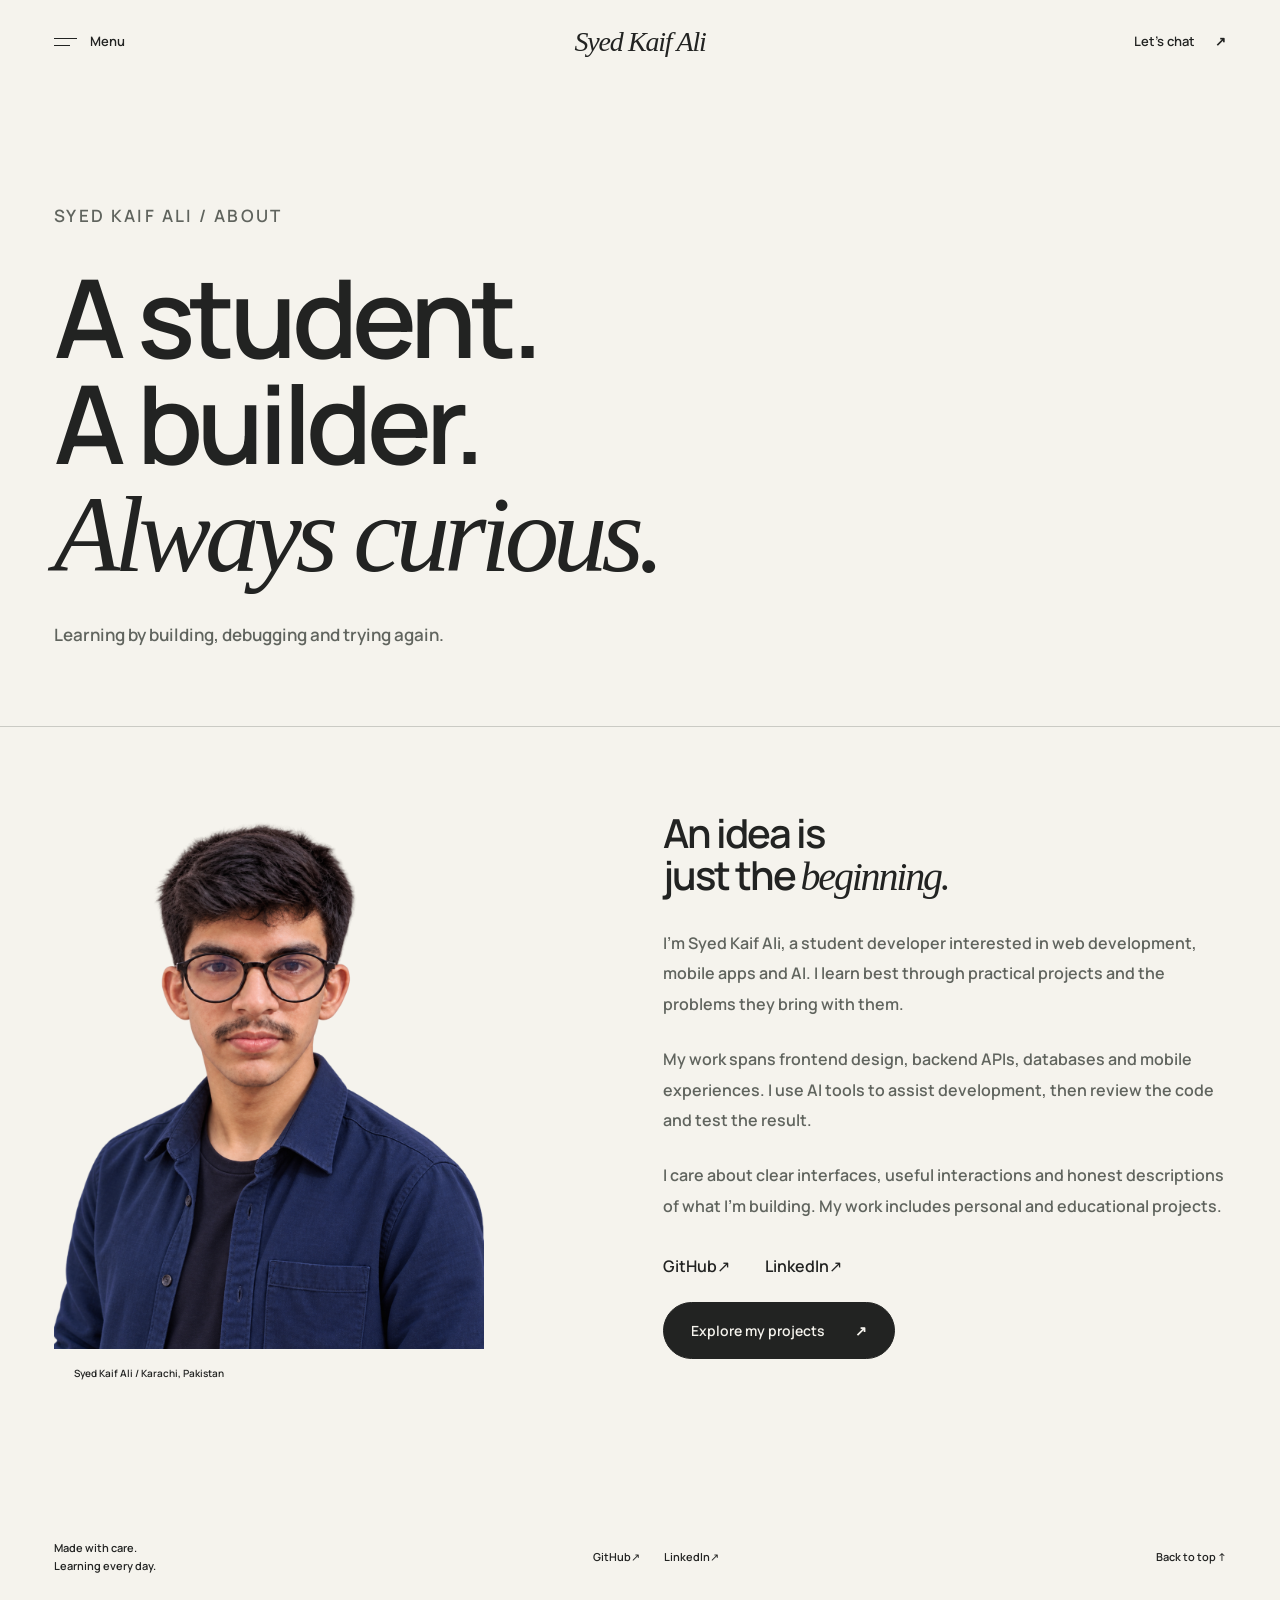
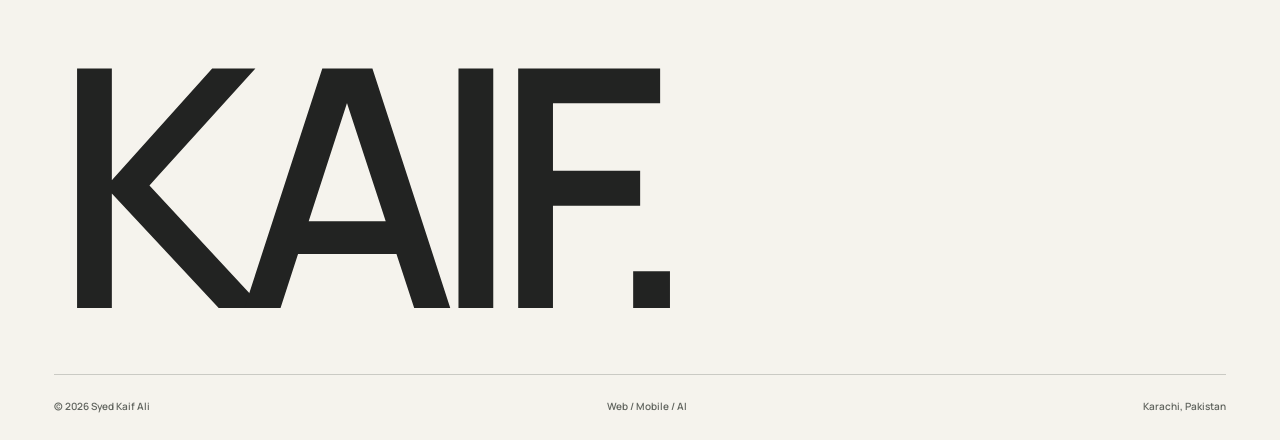
==== commit c4ab6682: "Remove portrait backdrop and use softly lit natural photo edit" ====
--- a/about.html
+++ b/about.html
@@ -1 +1 @@
-<!doctype html><html lang="en"><head><meta charset="utf-8"><meta name="viewport" content="width=device-width,initial-scale=1"><meta name="theme-color" content="#f5f3ed"><meta name="description" content="Meet Syed Kaif Ali, a student developer in Karachi exploring web, mobile and AI."><meta property="og:title" content="About — Syed Kaif Ali"><meta property="og:description" content="Meet Syed Kaif Ali, a student developer in Karachi exploring web, mobile and AI."><meta property="og:type" content="website"><meta property="og:image" content="https://syedkaifali96.github.io/kaif-web-demo/assets/kaif-portrait-angled.png"><title>About — Syed Kaif Ali</title><link rel="icon" type="image/svg+xml" href="assets/favicon.svg"><link rel="preload" href="assets/manrope.woff2" as="font" type="font/woff2" crossorigin><link rel="stylesheet" href="portfolio-v2.css?v=20261015-5"><script defer src="portfolio-v2.js"></script></head><body class="page-secondary"><a class="skip-link" href="#main">Skip to content</a><header class="site-nav" id="site-nav"><div class="nav-inner"><button class="nav-menu" id="menu-toggle" type="button" aria-controls="menu-panel" aria-expanded="false"><span class="menu-icon" aria-hidden="true"><span></span><span></span></span><span class="menu-label">Menu</span></button><a class="nav-brand" href="index.html#top" aria-label="Syed Kaif Ali home">Syed Kaif Ali</a><a class="nav-contact" href="index.html#Contact">Let’s chat <span aria-hidden="true">↗</span></a></div></header><dialog class="menu-panel" id="menu-panel" aria-labelledby="menu-title"><div class="menu-head"><p class="menu-title" id="menu-title">Explore / Kaif</p><button class="menu-close" type="button" aria-label="Close navigation">Close <span aria-hidden="true">×</span></button></div><nav class="menu-links" aria-label="Main navigation"><a href="index.html#top"><span class="menu-link-number">01</span><span class="menu-link-name">Home</span><span aria-hidden="true">↗</span></a><a href="index.html#about"><span class="menu-link-number">02</span><span class="menu-link-name">About</span><span aria-hidden="true">↗</span></a><a href="index.html#skills"><span class="menu-link-number">03</span><span class="menu-link-name">Skills</span><span aria-hidden="true">↗</span></a><a href="index.html#selected-work"><span class="menu-link-number">04</span><span class="menu-link-name">Selected work</span><span aria-hidden="true">↗</span></a><a href="services.html"><span class="menu-link-number">05</span><span class="menu-link-name">Services</span><span aria-hidden="true">↗</span></a><a href="index.html#Contact"><span class="menu-link-number">06</span><span class="menu-link-name">Contact</span><span aria-hidden="true">↗</span></a></nav><div class="menu-bottom"><a href="mailto:syedkaifali96@gmail.com">syedkaifali96@gmail.com</a><div><a href="https://github.com/syedkaifali96" rel="noopener noreferrer">GitHub<span aria-hidden="true">↗</span></a><a href="https://www.linkedin.com/in/syed-kaif-ali-10b667430/" rel="noopener noreferrer">LinkedIn<span aria-hidden="true">↗</span></a></div><p>Karachi, Pakistan / English &amp; Urdu</p></div></dialog><main id="main" class="page-main"><section class="page-hero"><p class="eyebrow">SYED KAIF ALI / ABOUT</p><h1>A student.<br>A builder.<br><em>Always curious.</em></h1><p>Learning by building, debugging and trying again.</p></section><section class="content-section"><div class="page-grid"><figure class="portrait-inline"><img src="assets/kaif-portrait-angled.png" width="1122" height="1402" alt="AI-assisted editorial portrait of Syed Kaif Ali"><figcaption>Syed Kaif Ali / Karachi, Pakistan</figcaption></figure><div class="prose"><h2>An idea is<br>just the <em>beginning.</em></h2><p>I’m Syed Kaif Ali, a student developer interested in web development, mobile apps and AI. I learn best through practical projects and the problems they bring with them.</p><p>My work spans frontend design, backend APIs, databases and mobile experiences. I use AI tools to assist development, then review the code and test the result.</p><p>I care about clear interfaces, useful interactions and honest descriptions of what I’m building. My work includes personal and educational projects.</p><div class="about-links"><a href="https://github.com/syedkaifali96" rel="noopener noreferrer">GitHub<span aria-hidden="true">↗</span></a><a href="https://www.linkedin.com/in/syed-kaif-ali-10b667430/" rel="noopener noreferrer">LinkedIn<span aria-hidden="true">↗</span></a></div><a class="pill-button" href="index.html#selected-work">Explore my projects <span aria-hidden="true">↗</span></a></div></div></section></main><footer class="site-footer"><div class="footer-top"><p>Made with care.<br>Learning every day.</p><div><a href="https://github.com/syedkaifali96" rel="noopener noreferrer">GitHub<span aria-hidden="true">↗</span></a><a href="https://www.linkedin.com/in/syed-kaif-ali-10b667430/" rel="noopener noreferrer">LinkedIn<span aria-hidden="true">↗</span></a></div><a class="back-top" href="index.html#top">Back to top <span aria-hidden="true">↑</span></a></div><div class="footer-word" aria-hidden="true">KAIF.</div><div class="footer-bottom"><p>© 2026 Syed Kaif Ali</p><p>Web / Mobile / AI</p><p>Karachi, Pakistan</p></div></footer><noscript><p class="noscript-note">All project information is available below. Enable JavaScript for the menu, search and project notes.</p><style>.nav-menu{display:none}.project-open{cursor:default}</style></noscript></body></html>
+<!doctype html><html lang="en"><head><meta charset="utf-8"><meta name="viewport" content="width=device-width,initial-scale=1"><meta name="theme-color" content="#f5f3ed"><meta name="description" content="Meet Syed Kaif Ali, a student developer in Karachi exploring web, mobile and AI."><meta property="og:title" content="About — Syed Kaif Ali"><meta property="og:description" content="Meet Syed Kaif Ali, a student developer in Karachi exploring web, mobile and AI."><meta property="og:type" content="website"><meta property="og:image" content="https://syedkaifali96.github.io/kaif-web-demo/assets/kaif-portrait-natural.png"><title>About — Syed Kaif Ali</title><link rel="icon" type="image/svg+xml" href="assets/favicon.svg"><link rel="preload" href="assets/manrope.woff2" as="font" type="font/woff2" crossorigin><link rel="stylesheet" href="portfolio-v2.css?v=20261015-6"><script defer src="portfolio-v2.js"></script></head><body class="page-secondary"><a class="skip-link" href="#main">Skip to content</a><header class="site-nav" id="site-nav"><div class="nav-inner"><button class="nav-menu" id="menu-toggle" type="button" aria-controls="menu-panel" aria-expanded="false"><span class="menu-icon" aria-hidden="true"><span></span><span></span></span><span class="menu-label">Menu</span></button><a class="nav-brand" href="index.html#top" aria-label="Syed Kaif Ali home">Syed Kaif Ali</a><a class="nav-contact" href="index.html#Contact">Let’s chat <span aria-hidden="true">↗</span></a></div></header><dialog class="menu-panel" id="menu-panel" aria-labelledby="menu-title"><div class="menu-head"><p class="menu-title" id="menu-title">Explore / Kaif</p><button class="menu-close" type="button" aria-label="Close navigation">Close <span aria-hidden="true">×</span></button></div><nav class="menu-links" aria-label="Main navigation"><a href="index.html#top"><span class="menu-link-number">01</span><span class="menu-link-name">Home</span><span aria-hidden="true">↗</span></a><a href="index.html#about"><span class="menu-link-number">02</span><span class="menu-link-name">About</span><span aria-hidden="true">↗</span></a><a href="index.html#skills"><span class="menu-link-number">03</span><span class="menu-link-name">Skills</span><span aria-hidden="true">↗</span></a><a href="index.html#selected-work"><span class="menu-link-number">04</span><span class="menu-link-name">Selected work</span><span aria-hidden="true">↗</span></a><a href="services.html"><span class="menu-link-number">05</span><span class="menu-link-name">Services</span><span aria-hidden="true">↗</span></a><a href="index.html#Contact"><span class="menu-link-number">06</span><span class="menu-link-name">Contact</span><span aria-hidden="true">↗</span></a></nav><div class="menu-bottom"><a href="mailto:syedkaifali96@gmail.com">syedkaifali96@gmail.com</a><div><a href="https://github.com/syedkaifali96" rel="noopener noreferrer">GitHub<span aria-hidden="true">↗</span></a><a href="https://www.linkedin.com/in/syed-kaif-ali-10b667430/" rel="noopener noreferrer">LinkedIn<span aria-hidden="true">↗</span></a></div><p>Karachi, Pakistan / English &amp; Urdu</p></div></dialog><main id="main" class="page-main"><section class="page-hero"><p class="eyebrow">SYED KAIF ALI / ABOUT</p><h1>A student.<br>A builder.<br><em>Always curious.</em></h1><p>Learning by building, debugging and trying again.</p></section><section class="content-section"><div class="page-grid"><figure class="portrait-inline"><img src="assets/kaif-portrait-natural.png" width="1122" height="1402" alt="AI-assisted editorial portrait of Syed Kaif Ali"><figcaption>Syed Kaif Ali / Karachi, Pakistan</figcaption></figure><div class="prose"><h2>An idea is<br>just the <em>beginning.</em></h2><p>I’m Syed Kaif Ali, a student developer interested in web development, mobile apps and AI. I learn best through practical projects and the problems they bring with them.</p><p>My work spans frontend design, backend APIs, databases and mobile experiences. I use AI tools to assist development, then review the code and test the result.</p><p>I care about clear interfaces, useful interactions and honest descriptions of what I’m building. My work includes personal and educational projects.</p><div class="about-links"><a href="https://github.com/syedkaifali96" rel="noopener noreferrer">GitHub<span aria-hidden="true">↗</span></a><a href="https://www.linkedin.com/in/syed-kaif-ali-10b667430/" rel="noopener noreferrer">LinkedIn<span aria-hidden="true">↗</span></a></div><a class="pill-button" href="index.html#selected-work">Explore my projects <span aria-hidden="true">↗</span></a></div></div></section></main><footer class="site-footer"><div class="footer-top"><p>Made with care.<br>Learning every day.</p><div><a href="https://github.com/syedkaifali96" rel="noopener noreferrer">GitHub<span aria-hidden="true">↗</span></a><a href="https://www.linkedin.com/in/syed-kaif-ali-10b667430/" rel="noopener noreferrer">LinkedIn<span aria-hidden="true">↗</span></a></div><a class="back-top" href="index.html#top">Back to top <span aria-hidden="true">↑</span></a></div><div class="footer-word" aria-hidden="true">KAIF.</div><div class="footer-bottom"><p>© 2026 Syed Kaif Ali</p><p>Web / Mobile / AI</p><p>Karachi, Pakistan</p></div></footer><noscript><p class="noscript-note">All project information is available below. Enable JavaScript for the menu, search and project notes.</p><style>.nav-menu{display:none}.project-open{cursor:default}</style></noscript></body></html>
--- a/portfolio-v2.css
+++ b/portfolio-v2.css
@@ -295,3 +295,7 @@
 @media(max-width:480px){.intro-hero{min-height:0;height:auto;padding-top:102px;padding-bottom:22px}.intro-hero h1{margin:32px 0 26px}.intro-bottom{margin-top:0;gap:18px;padding-bottom:24px}.intro-strip{padding-top:18px}.section-pad{padding-block:48px}.about-grid{margin-bottom:36px}.section-heading{margin-bottom:30px}.focus-row{padding-block:22px}.project-toolbar{gap:20px}.repository-count{padding-bottom:24px}.project-footnote{margin-top:36px}.contact-grid{gap:26px}.site-footer{padding-top:36px}.meet-portrait figcaption{font-size:10px;gap:12px}}
 .intro-hero{min-height:0;height:auto}.intro-bottom{margin-top:0}
 .meet-portrait img,.portrait-inline img{aspect-ratio:4/5;object-fit:contain;width:100%;height:auto;padding:0;background:var(--cream)}
+/* The portrait is a transparent cutout placed directly on its section. */
+.meet-portrait,.portrait-inline{background:none;border:0;border-radius:0;box-shadow:none;overflow:visible;max-width:430px}
+.meet-portrait img,.portrait-inline img{background:transparent;border:0;border-radius:0;box-shadow:none;filter:none;padding:0;image-rendering:auto}
+@media(max-width:480px){.meet-portrait,.portrait-inline{max-width:100%}}
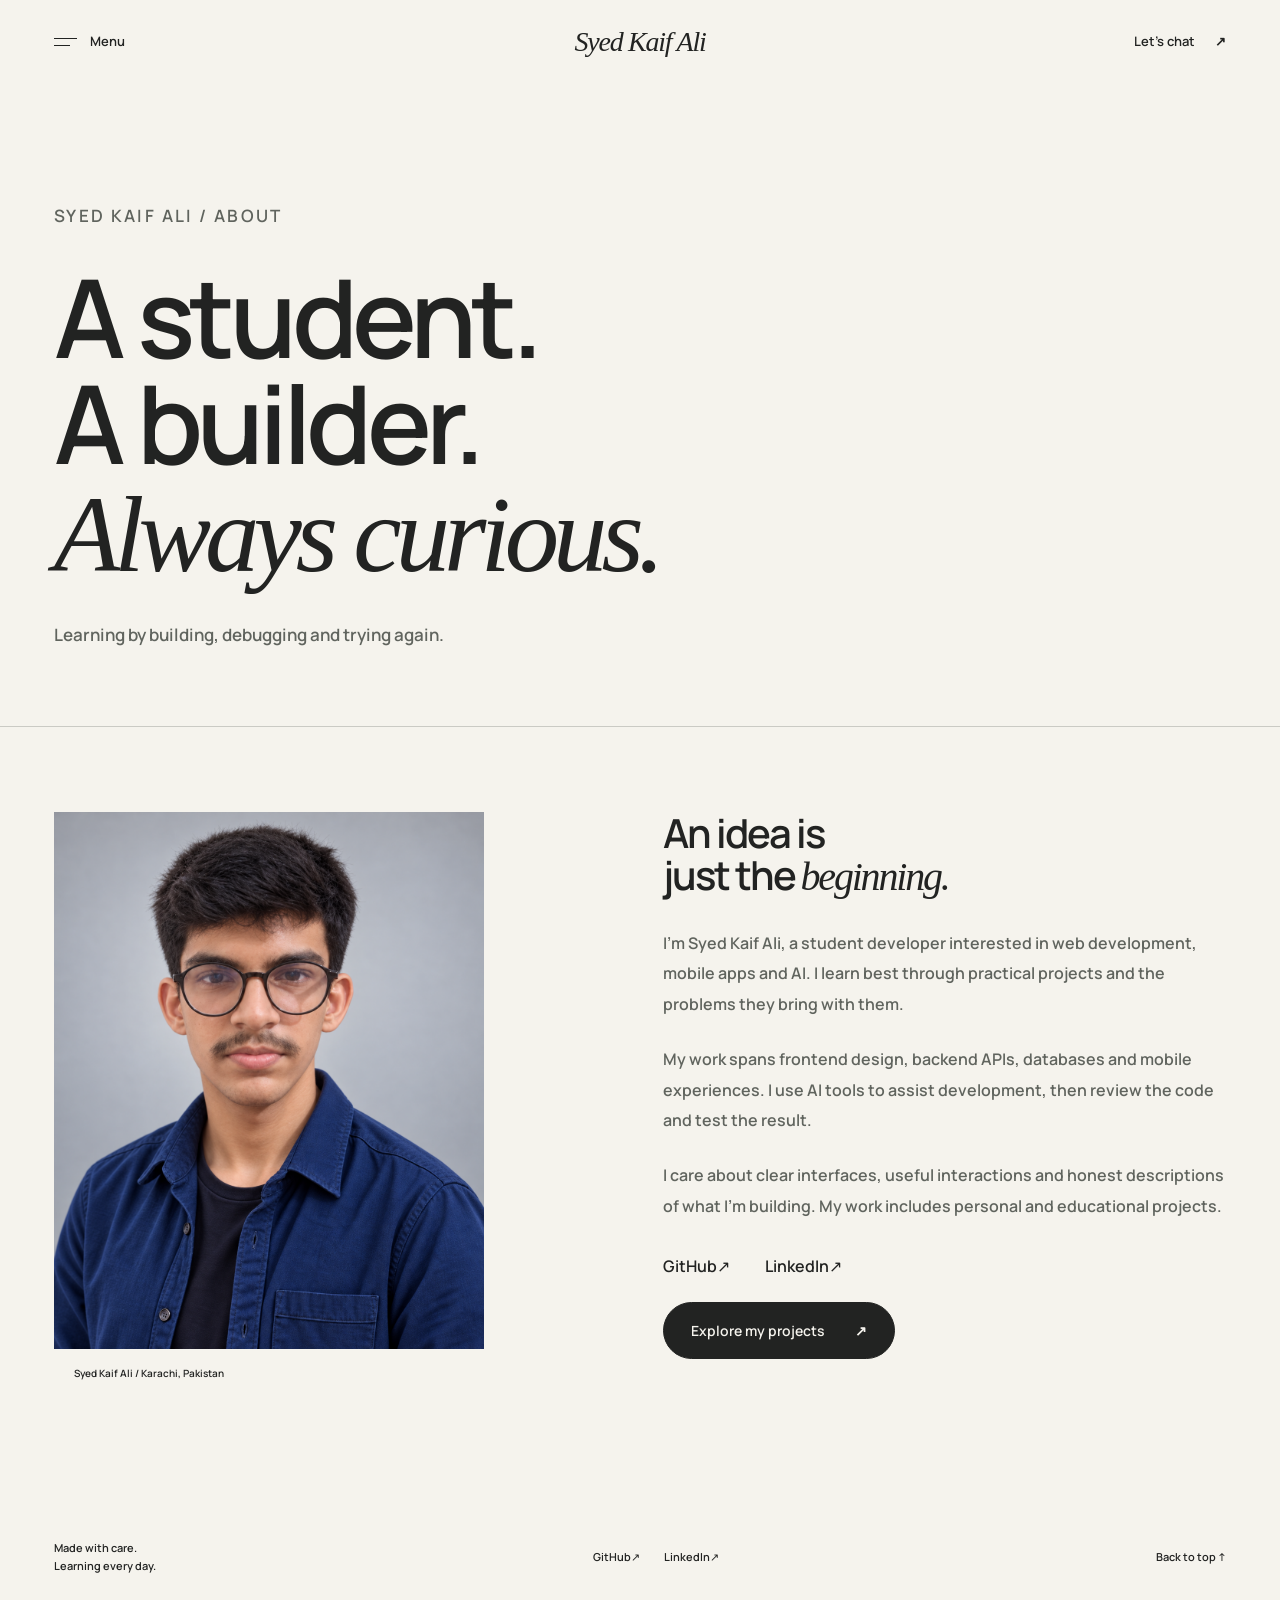
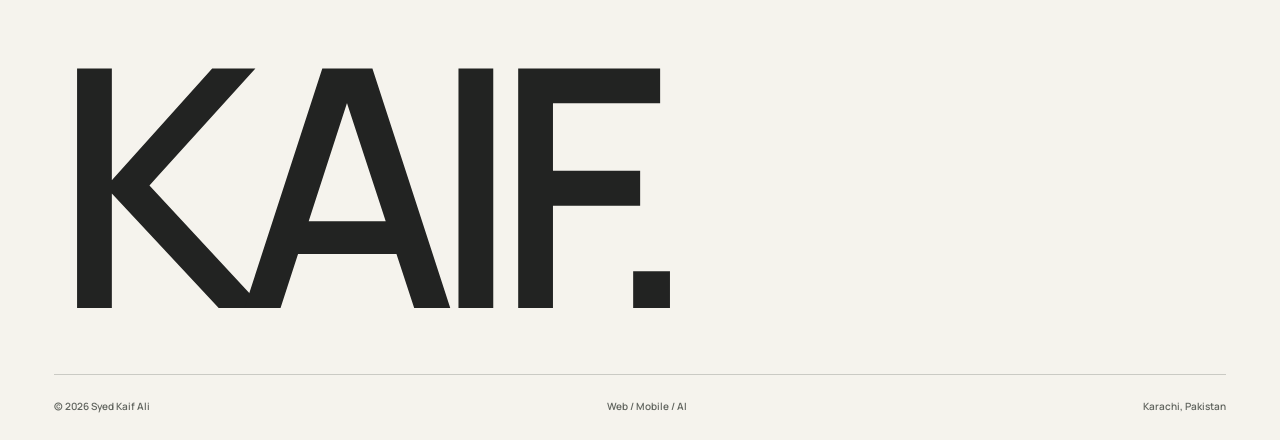
==== commit 490a92e4: "Use the exact portrait selected and uploaded by Kaif" ====
--- a/about.html
+++ b/about.html
@@ -1 +1 @@
-<!doctype html><html lang="en"><head><meta charset="utf-8"><meta name="viewport" content="width=device-width,initial-scale=1"><meta name="theme-color" content="#f5f3ed"><meta name="description" content="Meet Syed Kaif Ali, a student developer in Karachi exploring web, mobile and AI."><meta property="og:title" content="About — Syed Kaif Ali"><meta property="og:description" content="Meet Syed Kaif Ali, a student developer in Karachi exploring web, mobile and AI."><meta property="og:type" content="website"><meta property="og:image" content="https://syedkaifali96.github.io/kaif-web-demo/assets/kaif-portrait-natural.png"><title>About — Syed Kaif Ali</title><link rel="icon" type="image/svg+xml" href="assets/favicon.svg"><link rel="preload" href="assets/manrope.woff2" as="font" type="font/woff2" crossorigin><link rel="stylesheet" href="portfolio-v2.css?v=20261015-6"><script defer src="portfolio-v2.js"></script></head><body class="page-secondary"><a class="skip-link" href="#main">Skip to content</a><header class="site-nav" id="site-nav"><div class="nav-inner"><button class="nav-menu" id="menu-toggle" type="button" aria-controls="menu-panel" aria-expanded="false"><span class="menu-icon" aria-hidden="true"><span></span><span></span></span><span class="menu-label">Menu</span></button><a class="nav-brand" href="index.html#top" aria-label="Syed Kaif Ali home">Syed Kaif Ali</a><a class="nav-contact" href="index.html#Contact">Let’s chat <span aria-hidden="true">↗</span></a></div></header><dialog class="menu-panel" id="menu-panel" aria-labelledby="menu-title"><div class="menu-head"><p class="menu-title" id="menu-title">Explore / Kaif</p><button class="menu-close" type="button" aria-label="Close navigation">Close <span aria-hidden="true">×</span></button></div><nav class="menu-links" aria-label="Main navigation"><a href="index.html#top"><span class="menu-link-number">01</span><span class="menu-link-name">Home</span><span aria-hidden="true">↗</span></a><a href="index.html#about"><span class="menu-link-number">02</span><span class="menu-link-name">About</span><span aria-hidden="true">↗</span></a><a href="index.html#skills"><span class="menu-link-number">03</span><span class="menu-link-name">Skills</span><span aria-hidden="true">↗</span></a><a href="index.html#selected-work"><span class="menu-link-number">04</span><span class="menu-link-name">Selected work</span><span aria-hidden="true">↗</span></a><a href="services.html"><span class="menu-link-number">05</span><span class="menu-link-name">Services</span><span aria-hidden="true">↗</span></a><a href="index.html#Contact"><span class="menu-link-number">06</span><span class="menu-link-name">Contact</span><span aria-hidden="true">↗</span></a></nav><div class="menu-bottom"><a href="mailto:syedkaifali96@gmail.com">syedkaifali96@gmail.com</a><div><a href="https://github.com/syedkaifali96" rel="noopener noreferrer">GitHub<span aria-hidden="true">↗</span></a><a href="https://www.linkedin.com/in/syed-kaif-ali-10b667430/" rel="noopener noreferrer">LinkedIn<span aria-hidden="true">↗</span></a></div><p>Karachi, Pakistan / English &amp; Urdu</p></div></dialog><main id="main" class="page-main"><section class="page-hero"><p class="eyebrow">SYED KAIF ALI / ABOUT</p><h1>A student.<br>A builder.<br><em>Always curious.</em></h1><p>Learning by building, debugging and trying again.</p></section><section class="content-section"><div class="page-grid"><figure class="portrait-inline"><img src="assets/kaif-portrait-natural.png" width="1122" height="1402" alt="AI-assisted editorial portrait of Syed Kaif Ali"><figcaption>Syed Kaif Ali / Karachi, Pakistan</figcaption></figure><div class="prose"><h2>An idea is<br>just the <em>beginning.</em></h2><p>I’m Syed Kaif Ali, a student developer interested in web development, mobile apps and AI. I learn best through practical projects and the problems they bring with them.</p><p>My work spans frontend design, backend APIs, databases and mobile experiences. I use AI tools to assist development, then review the code and test the result.</p><p>I care about clear interfaces, useful interactions and honest descriptions of what I’m building. My work includes personal and educational projects.</p><div class="about-links"><a href="https://github.com/syedkaifali96" rel="noopener noreferrer">GitHub<span aria-hidden="true">↗</span></a><a href="https://www.linkedin.com/in/syed-kaif-ali-10b667430/" rel="noopener noreferrer">LinkedIn<span aria-hidden="true">↗</span></a></div><a class="pill-button" href="index.html#selected-work">Explore my projects <span aria-hidden="true">↗</span></a></div></div></section></main><footer class="site-footer"><div class="footer-top"><p>Made with care.<br>Learning every day.</p><div><a href="https://github.com/syedkaifali96" rel="noopener noreferrer">GitHub<span aria-hidden="true">↗</span></a><a href="https://www.linkedin.com/in/syed-kaif-ali-10b667430/" rel="noopener noreferrer">LinkedIn<span aria-hidden="true">↗</span></a></div><a class="back-top" href="index.html#top">Back to top <span aria-hidden="true">↑</span></a></div><div class="footer-word" aria-hidden="true">KAIF.</div><div class="footer-bottom"><p>© 2026 Syed Kaif Ali</p><p>Web / Mobile / AI</p><p>Karachi, Pakistan</p></div></footer><noscript><p class="noscript-note">All project information is available below. Enable JavaScript for the menu, search and project notes.</p><style>.nav-menu{display:none}.project-open{cursor:default}</style></noscript></body></html>
+<!doctype html><html lang="en"><head><meta charset="utf-8"><meta name="viewport" content="width=device-width,initial-scale=1"><meta name="theme-color" content="#f5f3ed"><meta name="description" content="Meet Syed Kaif Ali, a student developer in Karachi exploring web, mobile and AI."><meta property="og:title" content="About — Syed Kaif Ali"><meta property="og:description" content="Meet Syed Kaif Ali, a student developer in Karachi exploring web, mobile and AI."><meta property="og:type" content="website"><meta property="og:image" content="https://syedkaifali96.github.io/kaif-web-demo/assets/kaif-portrait-selected.png"><title>About — Syed Kaif Ali</title><link rel="icon" type="image/svg+xml" href="assets/favicon.svg"><link rel="preload" href="assets/manrope.woff2" as="font" type="font/woff2" crossorigin><link rel="stylesheet" href="portfolio-v2.css?v=20261015-6"><script defer src="portfolio-v2.js"></script></head><body class="page-secondary"><a class="skip-link" href="#main">Skip to content</a><header class="site-nav" id="site-nav"><div class="nav-inner"><button class="nav-menu" id="menu-toggle" type="button" aria-controls="menu-panel" aria-expanded="false"><span class="menu-icon" aria-hidden="true"><span></span><span></span></span><span class="menu-label">Menu</span></button><a class="nav-brand" href="index.html#top" aria-label="Syed Kaif Ali home">Syed Kaif Ali</a><a class="nav-contact" href="index.html#Contact">Let’s chat <span aria-hidden="true">↗</span></a></div></header><dialog class="menu-panel" id="menu-panel" aria-labelledby="menu-title"><div class="menu-head"><p class="menu-title" id="menu-title">Explore / Kaif</p><button class="menu-close" type="button" aria-label="Close navigation">Close <span aria-hidden="true">×</span></button></div><nav class="menu-links" aria-label="Main navigation"><a href="index.html#top"><span class="menu-link-number">01</span><span class="menu-link-name">Home</span><span aria-hidden="true">↗</span></a><a href="index.html#about"><span class="menu-link-number">02</span><span class="menu-link-name">About</span><span aria-hidden="true">↗</span></a><a href="index.html#skills"><span class="menu-link-number">03</span><span class="menu-link-name">Skills</span><span aria-hidden="true">↗</span></a><a href="index.html#selected-work"><span class="menu-link-number">04</span><span class="menu-link-name">Selected work</span><span aria-hidden="true">↗</span></a><a href="services.html"><span class="menu-link-number">05</span><span class="menu-link-name">Services</span><span aria-hidden="true">↗</span></a><a href="index.html#Contact"><span class="menu-link-number">06</span><span class="menu-link-name">Contact</span><span aria-hidden="true">↗</span></a></nav><div class="menu-bottom"><a href="mailto:syedkaifali96@gmail.com">syedkaifali96@gmail.com</a><div><a href="https://github.com/syedkaifali96" rel="noopener noreferrer">GitHub<span aria-hidden="true">↗</span></a><a href="https://www.linkedin.com/in/syed-kaif-ali-10b667430/" rel="noopener noreferrer">LinkedIn<span aria-hidden="true">↗</span></a></div><p>Karachi, Pakistan / English &amp; Urdu</p></div></dialog><main id="main" class="page-main"><section class="page-hero"><p class="eyebrow">SYED KAIF ALI / ABOUT</p><h1>A student.<br>A builder.<br><em>Always curious.</em></h1><p>Learning by building, debugging and trying again.</p></section><section class="content-section"><div class="page-grid"><figure class="portrait-inline"><img src="assets/kaif-portrait-selected.png" width="1122" height="1402" alt="Portrait of Syed Kaif Ali"><figcaption>Syed Kaif Ali / Karachi, Pakistan</figcaption></figure><div class="prose"><h2>An idea is<br>just the <em>beginning.</em></h2><p>I’m Syed Kaif Ali, a student developer interested in web development, mobile apps and AI. I learn best through practical projects and the problems they bring with them.</p><p>My work spans frontend design, backend APIs, databases and mobile experiences. I use AI tools to assist development, then review the code and test the result.</p><p>I care about clear interfaces, useful interactions and honest descriptions of what I’m building. My work includes personal and educational projects.</p><div class="about-links"><a href="https://github.com/syedkaifali96" rel="noopener noreferrer">GitHub<span aria-hidden="true">↗</span></a><a href="https://www.linkedin.com/in/syed-kaif-ali-10b667430/" rel="noopener noreferrer">LinkedIn<span aria-hidden="true">↗</span></a></div><a class="pill-button" href="index.html#selected-work">Explore my projects <span aria-hidden="true">↗</span></a></div></div></section></main><footer class="site-footer"><div class="footer-top"><p>Made with care.<br>Learning every day.</p><div><a href="https://github.com/syedkaifali96" rel="noopener noreferrer">GitHub<span aria-hidden="true">↗</span></a><a href="https://www.linkedin.com/in/syed-kaif-ali-10b667430/" rel="noopener noreferrer">LinkedIn<span aria-hidden="true">↗</span></a></div><a class="back-top" href="index.html#top">Back to top <span aria-hidden="true">↑</span></a></div><div class="footer-word" aria-hidden="true">KAIF.</div><div class="footer-bottom"><p>© 2026 Syed Kaif Ali</p><p>Web / Mobile / AI</p><p>Karachi, Pakistan</p></div></footer><noscript><p class="noscript-note">All project information is available below. Enable JavaScript for the menu, search and project notes.</p><style>.nav-menu{display:none}.project-open{cursor:default}</style></noscript></body></html>
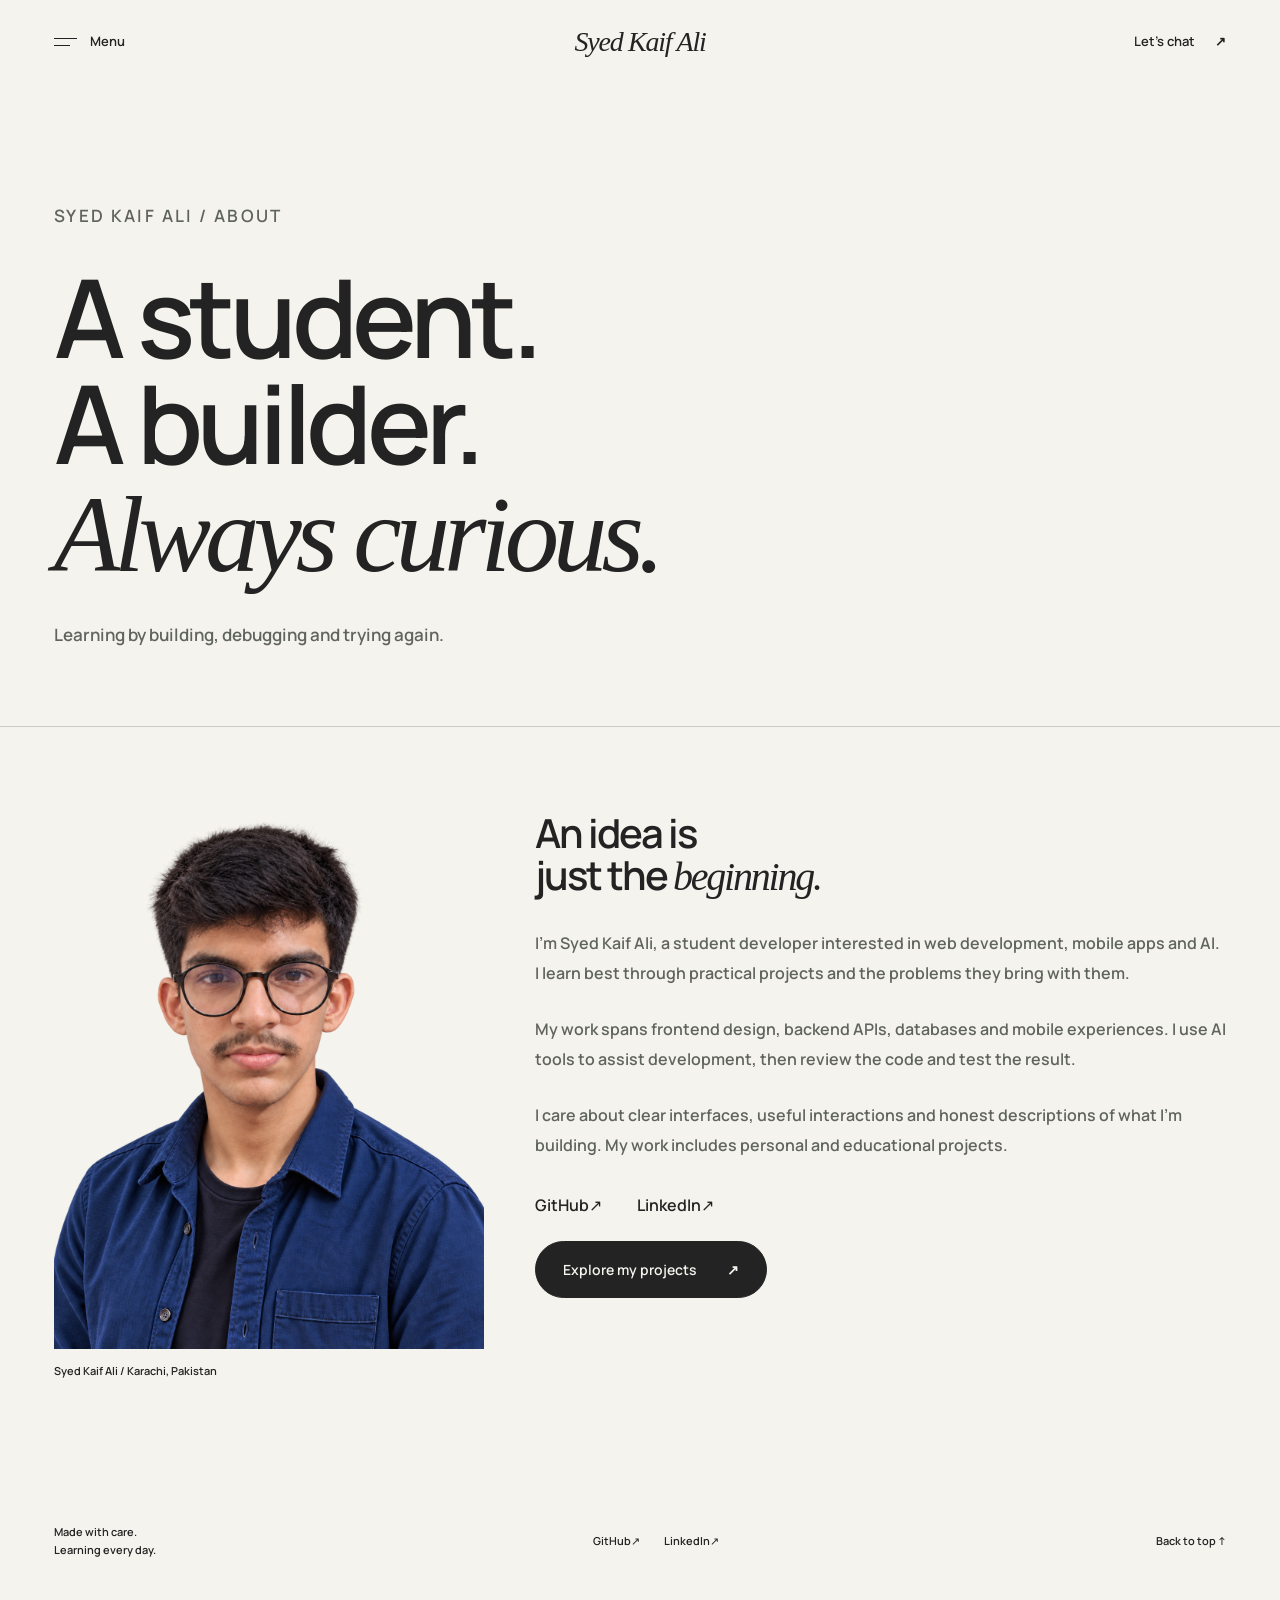
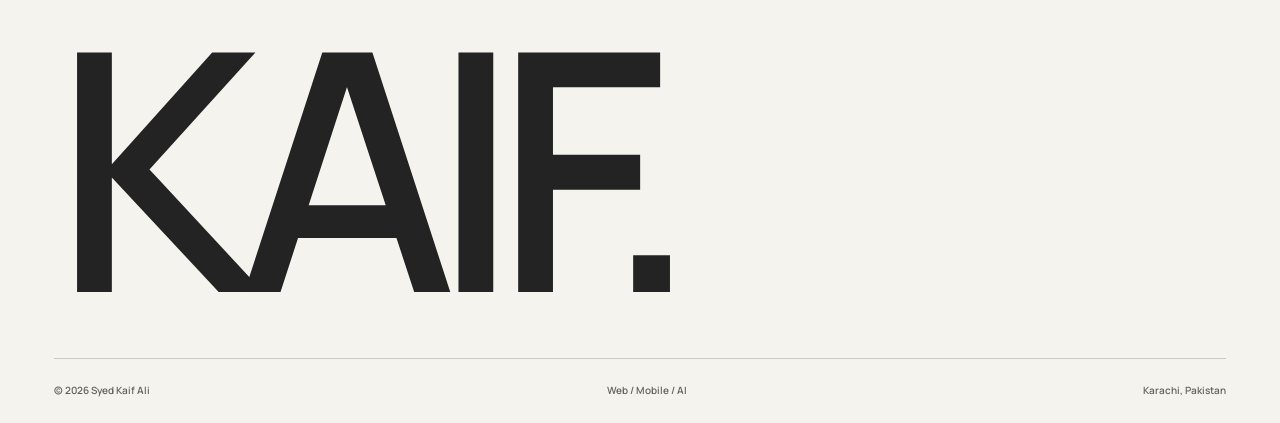
==== commit 0431a593: "Remove selected portrait background and bring About text closer to photo" ====
--- a/about.html
+++ b/about.html
@@ -1 +1 @@
-<!doctype html><html lang="en"><head><meta charset="utf-8"><meta name="viewport" content="width=device-width,initial-scale=1"><meta name="theme-color" content="#f5f3ed"><meta name="description" content="Meet Syed Kaif Ali, a student developer in Karachi exploring web, mobile and AI."><meta property="og:title" content="About — Syed Kaif Ali"><meta property="og:description" content="Meet Syed Kaif Ali, a student developer in Karachi exploring web, mobile and AI."><meta property="og:type" content="website"><meta property="og:image" content="https://syedkaifali96.github.io/kaif-web-demo/assets/kaif-portrait-selected.png"><title>About — Syed Kaif Ali</title><link rel="icon" type="image/svg+xml" href="assets/favicon.svg"><link rel="preload" href="assets/manrope.woff2" as="font" type="font/woff2" crossorigin><link rel="stylesheet" href="portfolio-v2.css?v=20261015-6"><script defer src="portfolio-v2.js"></script></head><body class="page-secondary"><a class="skip-link" href="#main">Skip to content</a><header class="site-nav" id="site-nav"><div class="nav-inner"><button class="nav-menu" id="menu-toggle" type="button" aria-controls="menu-panel" aria-expanded="false"><span class="menu-icon" aria-hidden="true"><span></span><span></span></span><span class="menu-label">Menu</span></button><a class="nav-brand" href="index.html#top" aria-label="Syed Kaif Ali home">Syed Kaif Ali</a><a class="nav-contact" href="index.html#Contact">Let’s chat <span aria-hidden="true">↗</span></a></div></header><dialog class="menu-panel" id="menu-panel" aria-labelledby="menu-title"><div class="menu-head"><p class="menu-title" id="menu-title">Explore / Kaif</p><button class="menu-close" type="button" aria-label="Close navigation">Close <span aria-hidden="true">×</span></button></div><nav class="menu-links" aria-label="Main navigation"><a href="index.html#top"><span class="menu-link-number">01</span><span class="menu-link-name">Home</span><span aria-hidden="true">↗</span></a><a href="index.html#about"><span class="menu-link-number">02</span><span class="menu-link-name">About</span><span aria-hidden="true">↗</span></a><a href="index.html#skills"><span class="menu-link-number">03</span><span class="menu-link-name">Skills</span><span aria-hidden="true">↗</span></a><a href="index.html#selected-work"><span class="menu-link-number">04</span><span class="menu-link-name">Selected work</span><span aria-hidden="true">↗</span></a><a href="services.html"><span class="menu-link-number">05</span><span class="menu-link-name">Services</span><span aria-hidden="true">↗</span></a><a href="index.html#Contact"><span class="menu-link-number">06</span><span class="menu-link-name">Contact</span><span aria-hidden="true">↗</span></a></nav><div class="menu-bottom"><a href="mailto:syedkaifali96@gmail.com">syedkaifali96@gmail.com</a><div><a href="https://github.com/syedkaifali96" rel="noopener noreferrer">GitHub<span aria-hidden="true">↗</span></a><a href="https://www.linkedin.com/in/syed-kaif-ali-10b667430/" rel="noopener noreferrer">LinkedIn<span aria-hidden="true">↗</span></a></div><p>Karachi, Pakistan / English &amp; Urdu</p></div></dialog><main id="main" class="page-main"><section class="page-hero"><p class="eyebrow">SYED KAIF ALI / ABOUT</p><h1>A student.<br>A builder.<br><em>Always curious.</em></h1><p>Learning by building, debugging and trying again.</p></section><section class="content-section"><div class="page-grid"><figure class="portrait-inline"><img src="assets/kaif-portrait-selected.png" width="1122" height="1402" alt="Portrait of Syed Kaif Ali"><figcaption>Syed Kaif Ali / Karachi, Pakistan</figcaption></figure><div class="prose"><h2>An idea is<br>just the <em>beginning.</em></h2><p>I’m Syed Kaif Ali, a student developer interested in web development, mobile apps and AI. I learn best through practical projects and the problems they bring with them.</p><p>My work spans frontend design, backend APIs, databases and mobile experiences. I use AI tools to assist development, then review the code and test the result.</p><p>I care about clear interfaces, useful interactions and honest descriptions of what I’m building. My work includes personal and educational projects.</p><div class="about-links"><a href="https://github.com/syedkaifali96" rel="noopener noreferrer">GitHub<span aria-hidden="true">↗</span></a><a href="https://www.linkedin.com/in/syed-kaif-ali-10b667430/" rel="noopener noreferrer">LinkedIn<span aria-hidden="true">↗</span></a></div><a class="pill-button" href="index.html#selected-work">Explore my projects <span aria-hidden="true">↗</span></a></div></div></section></main><footer class="site-footer"><div class="footer-top"><p>Made with care.<br>Learning every day.</p><div><a href="https://github.com/syedkaifali96" rel="noopener noreferrer">GitHub<span aria-hidden="true">↗</span></a><a href="https://www.linkedin.com/in/syed-kaif-ali-10b667430/" rel="noopener noreferrer">LinkedIn<span aria-hidden="true">↗</span></a></div><a class="back-top" href="index.html#top">Back to top <span aria-hidden="true">↑</span></a></div><div class="footer-word" aria-hidden="true">KAIF.</div><div class="footer-bottom"><p>© 2026 Syed Kaif Ali</p><p>Web / Mobile / AI</p><p>Karachi, Pakistan</p></div></footer><noscript><p class="noscript-note">All project information is available below. Enable JavaScript for the menu, search and project notes.</p><style>.nav-menu{display:none}.project-open{cursor:default}</style></noscript></body></html>
+<!doctype html><html lang="en"><head><meta charset="utf-8"><meta name="viewport" content="width=device-width,initial-scale=1"><meta name="theme-color" content="#f5f3ed"><meta name="description" content="Meet Syed Kaif Ali, a student developer in Karachi exploring web, mobile and AI."><meta property="og:title" content="About — Syed Kaif Ali"><meta property="og:description" content="Meet Syed Kaif Ali, a student developer in Karachi exploring web, mobile and AI."><meta property="og:type" content="website"><meta property="og:image" content="https://syedkaifali96.github.io/kaif-web-demo/assets/kaif-portrait-selected-cutout.png"><title>About — Syed Kaif Ali</title><link rel="icon" type="image/svg+xml" href="assets/favicon.svg"><link rel="preload" href="assets/manrope.woff2" as="font" type="font/woff2" crossorigin><link rel="stylesheet" href="portfolio-v2.css?v=20261015-7"><script defer src="portfolio-v2.js"></script></head><body class="page-secondary"><a class="skip-link" href="#main">Skip to content</a><header class="site-nav" id="site-nav"><div class="nav-inner"><button class="nav-menu" id="menu-toggle" type="button" aria-controls="menu-panel" aria-expanded="false"><span class="menu-icon" aria-hidden="true"><span></span><span></span></span><span class="menu-label">Menu</span></button><a class="nav-brand" href="index.html#top" aria-label="Syed Kaif Ali home">Syed Kaif Ali</a><a class="nav-contact" href="index.html#Contact">Let’s chat <span aria-hidden="true">↗</span></a></div></header><dialog class="menu-panel" id="menu-panel" aria-labelledby="menu-title"><div class="menu-head"><p class="menu-title" id="menu-title">Explore / Kaif</p><button class="menu-close" type="button" aria-label="Close navigation">Close <span aria-hidden="true">×</span></button></div><nav class="menu-links" aria-label="Main navigation"><a href="index.html#top"><span class="menu-link-number">01</span><span class="menu-link-name">Home</span><span aria-hidden="true">↗</span></a><a href="index.html#about"><span class="menu-link-number">02</span><span class="menu-link-name">About</span><span aria-hidden="true">↗</span></a><a href="index.html#skills"><span class="menu-link-number">03</span><span class="menu-link-name">Skills</span><span aria-hidden="true">↗</span></a><a href="index.html#selected-work"><span class="menu-link-number">04</span><span class="menu-link-name">Selected work</span><span aria-hidden="true">↗</span></a><a href="services.html"><span class="menu-link-number">05</span><span class="menu-link-name">Services</span><span aria-hidden="true">↗</span></a><a href="index.html#Contact"><span class="menu-link-number">06</span><span class="menu-link-name">Contact</span><span aria-hidden="true">↗</span></a></nav><div class="menu-bottom"><a href="mailto:syedkaifali96@gmail.com">syedkaifali96@gmail.com</a><div><a href="https://github.com/syedkaifali96" rel="noopener noreferrer">GitHub<span aria-hidden="true">↗</span></a><a href="https://www.linkedin.com/in/syed-kaif-ali-10b667430/" rel="noopener noreferrer">LinkedIn<span aria-hidden="true">↗</span></a></div><p>Karachi, Pakistan / English &amp; Urdu</p></div></dialog><main id="main" class="page-main"><section class="page-hero"><p class="eyebrow">SYED KAIF ALI / ABOUT</p><h1>A student.<br>A builder.<br><em>Always curious.</em></h1><p>Learning by building, debugging and trying again.</p></section><section class="content-section"><div class="page-grid"><figure class="portrait-inline"><img src="assets/kaif-portrait-selected-cutout.png" width="1122" height="1402" alt="Portrait of Syed Kaif Ali"><figcaption>Syed Kaif Ali / Karachi, Pakistan</figcaption></figure><div class="prose"><h2>An idea is<br>just the <em>beginning.</em></h2><p>I’m Syed Kaif Ali, a student developer interested in web development, mobile apps and AI. I learn best through practical projects and the problems they bring with them.</p><p>My work spans frontend design, backend APIs, databases and mobile experiences. I use AI tools to assist development, then review the code and test the result.</p><p>I care about clear interfaces, useful interactions and honest descriptions of what I’m building. My work includes personal and educational projects.</p><div class="about-links"><a href="https://github.com/syedkaifali96" rel="noopener noreferrer">GitHub<span aria-hidden="true">↗</span></a><a href="https://www.linkedin.com/in/syed-kaif-ali-10b667430/" rel="noopener noreferrer">LinkedIn<span aria-hidden="true">↗</span></a></div><a class="pill-button" href="index.html#selected-work">Explore my projects <span aria-hidden="true">↗</span></a></div></div></section></main><footer class="site-footer"><div class="footer-top"><p>Made with care.<br>Learning every day.</p><div><a href="https://github.com/syedkaifali96" rel="noopener noreferrer">GitHub<span aria-hidden="true">↗</span></a><a href="https://www.linkedin.com/in/syed-kaif-ali-10b667430/" rel="noopener noreferrer">LinkedIn<span aria-hidden="true">↗</span></a></div><a class="back-top" href="index.html#top">Back to top <span aria-hidden="true">↑</span></a></div><div class="footer-word" aria-hidden="true">KAIF.</div><div class="footer-bottom"><p>© 2026 Syed Kaif Ali</p><p>Web / Mobile / AI</p><p>Karachi, Pakistan</p></div></footer><noscript><p class="noscript-note">All project information is available below. Enable JavaScript for the menu, search and project notes.</p><style>.nav-menu{display:none}.project-open{cursor:default}</style></noscript></body></html>
--- a/portfolio-v2.css
+++ b/portfolio-v2.css
@@ -299,3 +299,10 @@
 .meet-portrait,.portrait-inline{background:none;border:0;border-radius:0;box-shadow:none;overflow:visible;max-width:430px}
 .meet-portrait img,.portrait-inline img{background:transparent;border:0;border-radius:0;box-shadow:none;filter:none;padding:0;image-rendering:auto}
 @media(max-width:480px){.meet-portrait,.portrait-inline{max-width:100%}}
+/* Portrait columns match the rendered photo, avoiding unused column space. */
+.page-grid{grid-template-columns:minmax(0,430px) minmax(0,1fr);gap:clamp(28px,4vw,64px)}
+.page-grid .prose{max-width:720px}
+.meet-section{grid-template-columns:minmax(0,430px) minmax(0,1fr);column-gap:clamp(28px,4vw,64px)}
+.portrait-inline figcaption{padding:12px 0 0;font-size:11px}
+@media(max-width:900px){.page-grid,.meet-section{grid-template-columns:1fr;gap:28px}.page-grid .portrait-inline{max-width:380px}.meet-portrait{max-width:380px}}
+@media(max-width:480px){.page-grid,.meet-section{gap:24px}.page-grid .portrait-inline,.meet-portrait{max-width:100%}}
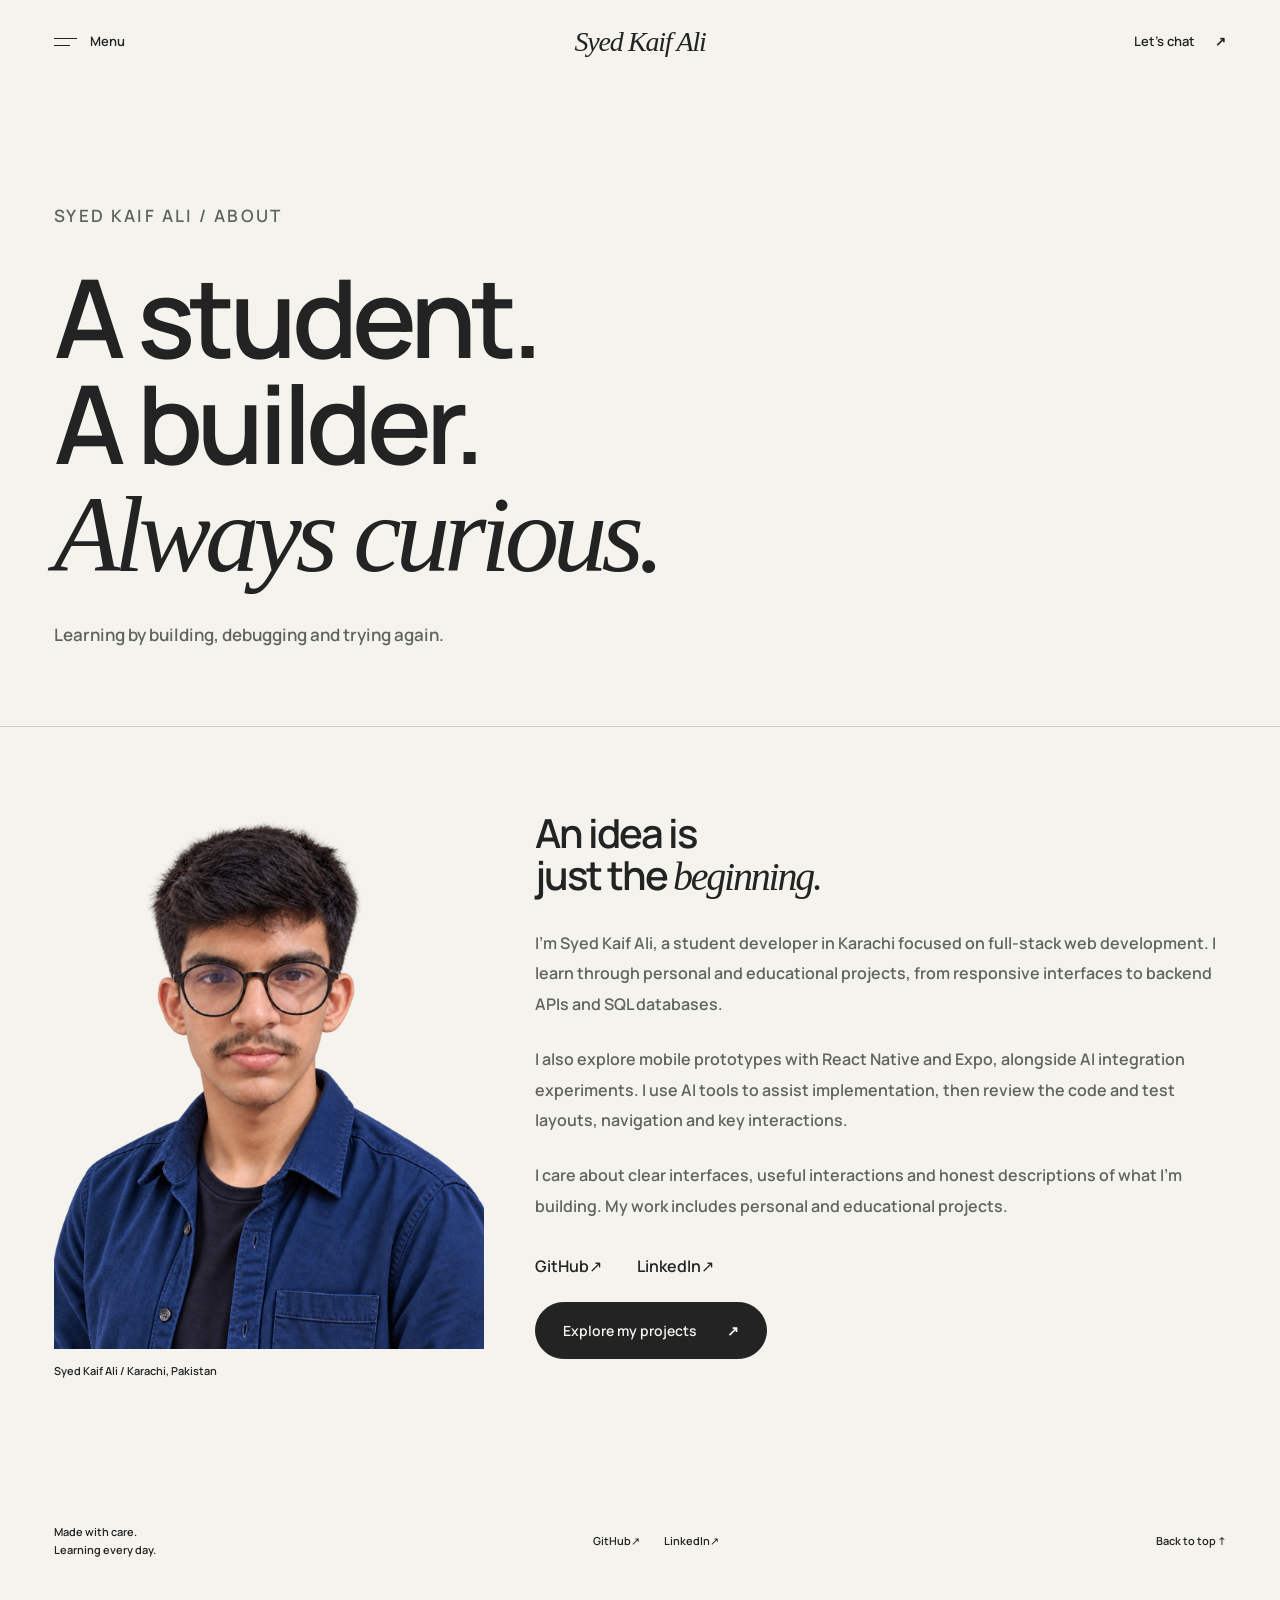
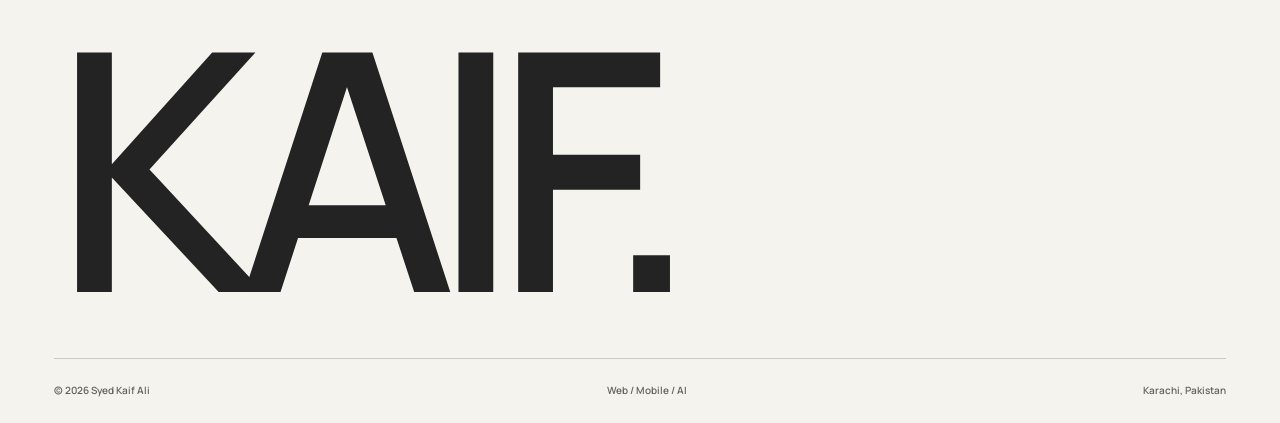
==== commit 09ef1c96: "Align portfolio focus, skills and project technology details" ====
--- a/about.html
+++ b/about.html
@@ -1 +1 @@
-<!doctype html><html lang="en"><head><meta charset="utf-8"><meta name="viewport" content="width=device-width,initial-scale=1"><meta name="theme-color" content="#f5f3ed"><meta name="description" content="Meet Syed Kaif Ali, a student developer in Karachi exploring web, mobile and AI."><meta property="og:title" content="About — Syed Kaif Ali"><meta property="og:description" content="Meet Syed Kaif Ali, a student developer in Karachi exploring web, mobile and AI."><meta property="og:type" content="website"><meta property="og:image" content="https://syedkaifali96.github.io/kaif-web-demo/assets/kaif-portrait-selected-cutout.png"><title>About — Syed Kaif Ali</title><link rel="icon" type="image/svg+xml" href="assets/favicon.svg"><link rel="preload" href="assets/manrope.woff2" as="font" type="font/woff2" crossorigin><link rel="stylesheet" href="portfolio-v2.css?v=20261015-7"><script defer src="portfolio-v2.js"></script></head><body class="page-secondary"><a class="skip-link" href="#main">Skip to content</a><header class="site-nav" id="site-nav"><div class="nav-inner"><button class="nav-menu" id="menu-toggle" type="button" aria-controls="menu-panel" aria-expanded="false"><span class="menu-icon" aria-hidden="true"><span></span><span></span></span><span class="menu-label">Menu</span></button><a class="nav-brand" href="index.html#top" aria-label="Syed Kaif Ali home">Syed Kaif Ali</a><a class="nav-contact" href="index.html#Contact">Let’s chat <span aria-hidden="true">↗</span></a></div></header><dialog class="menu-panel" id="menu-panel" aria-labelledby="menu-title"><div class="menu-head"><p class="menu-title" id="menu-title">Explore / Kaif</p><button class="menu-close" type="button" aria-label="Close navigation">Close <span aria-hidden="true">×</span></button></div><nav class="menu-links" aria-label="Main navigation"><a href="index.html#top"><span class="menu-link-number">01</span><span class="menu-link-name">Home</span><span aria-hidden="true">↗</span></a><a href="index.html#about"><span class="menu-link-number">02</span><span class="menu-link-name">About</span><span aria-hidden="true">↗</span></a><a href="index.html#skills"><span class="menu-link-number">03</span><span class="menu-link-name">Skills</span><span aria-hidden="true">↗</span></a><a href="index.html#selected-work"><span class="menu-link-number">04</span><span class="menu-link-name">Selected work</span><span aria-hidden="true">↗</span></a><a href="services.html"><span class="menu-link-number">05</span><span class="menu-link-name">Services</span><span aria-hidden="true">↗</span></a><a href="index.html#Contact"><span class="menu-link-number">06</span><span class="menu-link-name">Contact</span><span aria-hidden="true">↗</span></a></nav><div class="menu-bottom"><a href="mailto:syedkaifali96@gmail.com">syedkaifali96@gmail.com</a><div><a href="https://github.com/syedkaifali96" rel="noopener noreferrer">GitHub<span aria-hidden="true">↗</span></a><a href="https://www.linkedin.com/in/syed-kaif-ali-10b667430/" rel="noopener noreferrer">LinkedIn<span aria-hidden="true">↗</span></a></div><p>Karachi, Pakistan / English &amp; Urdu</p></div></dialog><main id="main" class="page-main"><section class="page-hero"><p class="eyebrow">SYED KAIF ALI / ABOUT</p><h1>A student.<br>A builder.<br><em>Always curious.</em></h1><p>Learning by building, debugging and trying again.</p></section><section class="content-section"><div class="page-grid"><figure class="portrait-inline"><img src="assets/kaif-portrait-selected-cutout.png" width="1122" height="1402" alt="Portrait of Syed Kaif Ali"><figcaption>Syed Kaif Ali / Karachi, Pakistan</figcaption></figure><div class="prose"><h2>An idea is<br>just the <em>beginning.</em></h2><p>I’m Syed Kaif Ali, a student developer interested in web development, mobile apps and AI. I learn best through practical projects and the problems they bring with them.</p><p>My work spans frontend design, backend APIs, databases and mobile experiences. I use AI tools to assist development, then review the code and test the result.</p><p>I care about clear interfaces, useful interactions and honest descriptions of what I’m building. My work includes personal and educational projects.</p><div class="about-links"><a href="https://github.com/syedkaifali96" rel="noopener noreferrer">GitHub<span aria-hidden="true">↗</span></a><a href="https://www.linkedin.com/in/syed-kaif-ali-10b667430/" rel="noopener noreferrer">LinkedIn<span aria-hidden="true">↗</span></a></div><a class="pill-button" href="index.html#selected-work">Explore my projects <span aria-hidden="true">↗</span></a></div></div></section></main><footer class="site-footer"><div class="footer-top"><p>Made with care.<br>Learning every day.</p><div><a href="https://github.com/syedkaifali96" rel="noopener noreferrer">GitHub<span aria-hidden="true">↗</span></a><a href="https://www.linkedin.com/in/syed-kaif-ali-10b667430/" rel="noopener noreferrer">LinkedIn<span aria-hidden="true">↗</span></a></div><a class="back-top" href="index.html#top">Back to top <span aria-hidden="true">↑</span></a></div><div class="footer-word" aria-hidden="true">KAIF.</div><div class="footer-bottom"><p>© 2026 Syed Kaif Ali</p><p>Web / Mobile / AI</p><p>Karachi, Pakistan</p></div></footer><noscript><p class="noscript-note">All project information is available below. Enable JavaScript for the menu, search and project notes.</p><style>.nav-menu{display:none}.project-open{cursor:default}</style></noscript></body></html>
+<!doctype html><html lang="en"><head><meta charset="utf-8"><meta name="viewport" content="width=device-width,initial-scale=1"><meta name="theme-color" content="#f5f3ed"><meta name="description" content="Meet Syed Kaif Ali, a student developer in Karachi focused on full-stack web development, mobile prototypes and AI integrations."><meta property="og:title" content="About — Syed Kaif Ali"><meta property="og:description" content="Meet Syed Kaif Ali, a student developer in Karachi focused on full-stack web development, mobile prototypes and AI integrations."><meta property="og:type" content="website"><meta property="og:image" content="https://syedkaifali96.github.io/kaif-web-demo/assets/kaif-portrait-selected-cutout.png"><title>About — Syed Kaif Ali</title><link rel="icon" type="image/svg+xml" href="assets/favicon.svg"><link rel="preload" href="assets/manrope.woff2" as="font" type="font/woff2" crossorigin><link rel="stylesheet" href="portfolio-v2.css?v=20261015-7"><script defer src="portfolio-v2.js"></script></head><body class="page-secondary"><a class="skip-link" href="#main">Skip to content</a><header class="site-nav" id="site-nav"><div class="nav-inner"><button class="nav-menu" id="menu-toggle" type="button" aria-controls="menu-panel" aria-expanded="false"><span class="menu-icon" aria-hidden="true"><span></span><span></span></span><span class="menu-label">Menu</span></button><a class="nav-brand" href="index.html#top" aria-label="Syed Kaif Ali home">Syed Kaif Ali</a><a class="nav-contact" href="index.html#Contact">Let’s chat <span aria-hidden="true">↗</span></a></div></header><dialog class="menu-panel" id="menu-panel" aria-labelledby="menu-title"><div class="menu-head"><p class="menu-title" id="menu-title">Explore / Kaif</p><button class="menu-close" type="button" aria-label="Close navigation">Close <span aria-hidden="true">×</span></button></div><nav class="menu-links" aria-label="Main navigation"><a href="index.html#top"><span class="menu-link-number">01</span><span class="menu-link-name">Home</span><span aria-hidden="true">↗</span></a><a href="index.html#about"><span class="menu-link-number">02</span><span class="menu-link-name">About</span><span aria-hidden="true">↗</span></a><a href="index.html#skills"><span class="menu-link-number">03</span><span class="menu-link-name">Skills</span><span aria-hidden="true">↗</span></a><a href="index.html#selected-work"><span class="menu-link-number">04</span><span class="menu-link-name">Selected work</span><span aria-hidden="true">↗</span></a><a href="services.html"><span class="menu-link-number">05</span><span class="menu-link-name">Services</span><span aria-hidden="true">↗</span></a><a href="index.html#Contact"><span class="menu-link-number">06</span><span class="menu-link-name">Contact</span><span aria-hidden="true">↗</span></a></nav><div class="menu-bottom"><a href="mailto:syedkaifali96@gmail.com">syedkaifali96@gmail.com</a><div><a href="https://github.com/syedkaifali96" rel="noopener noreferrer">GitHub<span aria-hidden="true">↗</span></a><a href="https://www.linkedin.com/in/syed-kaif-ali-10b667430/" rel="noopener noreferrer">LinkedIn<span aria-hidden="true">↗</span></a></div><p>Karachi, Pakistan / English &amp; Urdu</p></div></dialog><main id="main" class="page-main"><section class="page-hero"><p class="eyebrow">SYED KAIF ALI / ABOUT</p><h1>A student.<br>A builder.<br><em>Always curious.</em></h1><p>Learning by building, debugging and trying again.</p></section><section class="content-section"><div class="page-grid"><figure class="portrait-inline"><img src="assets/kaif-portrait-selected-cutout.png" width="1122" height="1402" alt="Portrait of Syed Kaif Ali"><figcaption>Syed Kaif Ali / Karachi, Pakistan</figcaption></figure><div class="prose"><h2>An idea is<br>just the <em>beginning.</em></h2><p>I’m Syed Kaif Ali, a student developer in Karachi focused on full-stack web development. I learn through personal and educational projects, from responsive interfaces to backend APIs and SQL databases.</p><p>I also explore mobile prototypes with React Native and Expo, alongside AI integration experiments. I use AI tools to assist implementation, then review the code and test layouts, navigation and key interactions.</p><p>I care about clear interfaces, useful interactions and honest descriptions of what I’m building. My work includes personal and educational projects.</p><div class="about-links"><a href="https://github.com/syedkaifali96" rel="noopener noreferrer">GitHub<span aria-hidden="true">↗</span></a><a href="https://www.linkedin.com/in/syed-kaif-ali-10b667430/" rel="noopener noreferrer">LinkedIn<span aria-hidden="true">↗</span></a></div><a class="pill-button" href="index.html#selected-work">Explore my projects <span aria-hidden="true">↗</span></a></div></div></section></main><footer class="site-footer"><div class="footer-top"><p>Made with care.<br>Learning every day.</p><div><a href="https://github.com/syedkaifali96" rel="noopener noreferrer">GitHub<span aria-hidden="true">↗</span></a><a href="https://www.linkedin.com/in/syed-kaif-ali-10b667430/" rel="noopener noreferrer">LinkedIn<span aria-hidden="true">↗</span></a></div><a class="back-top" href="index.html#top">Back to top <span aria-hidden="true">↑</span></a></div><div class="footer-word" aria-hidden="true">KAIF.</div><div class="footer-bottom"><p>© 2026 Syed Kaif Ali</p><p>Web / Mobile / AI</p><p>Karachi, Pakistan</p></div></footer><noscript><p class="noscript-note">All project information is available below. Enable JavaScript for the menu, search and project notes.</p><style>.nav-menu{display:none}.project-open{cursor:default}</style></noscript></body></html>
